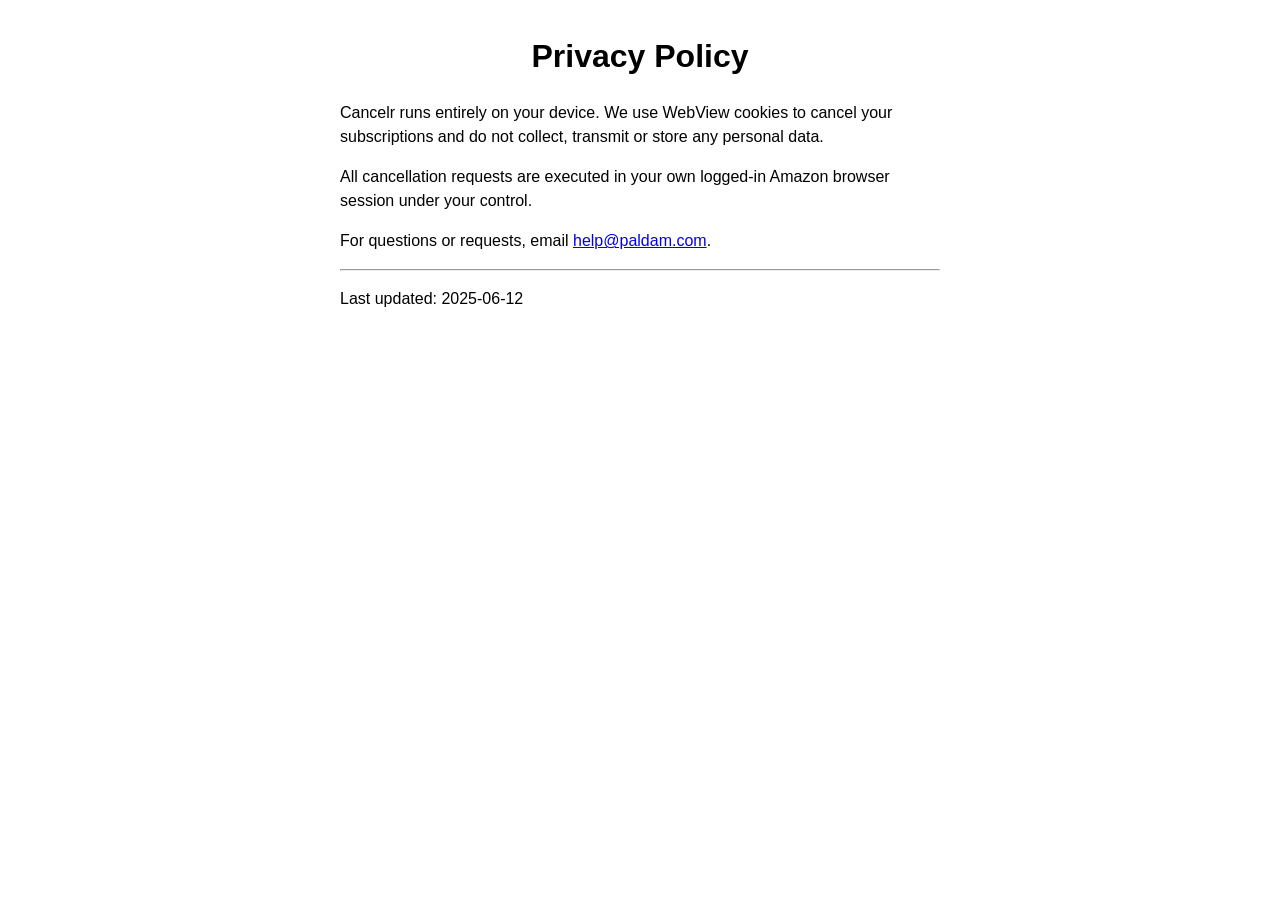
==== index.html @ 8ab6eb35 "Move privacy.html into cancelr/ and update redirect" ====
<!DOCTYPE html>
<html lang="en">
<head>
  <meta http-equiv="refresh" content="0; url=/cancelr/privacy.html">

  <title>Cancelr</title>
</head>
<body>
  <p>Redirecting to <a href="/cancelr/privacy.html">Privacy Policy</a>…</p>
</body>
</html>
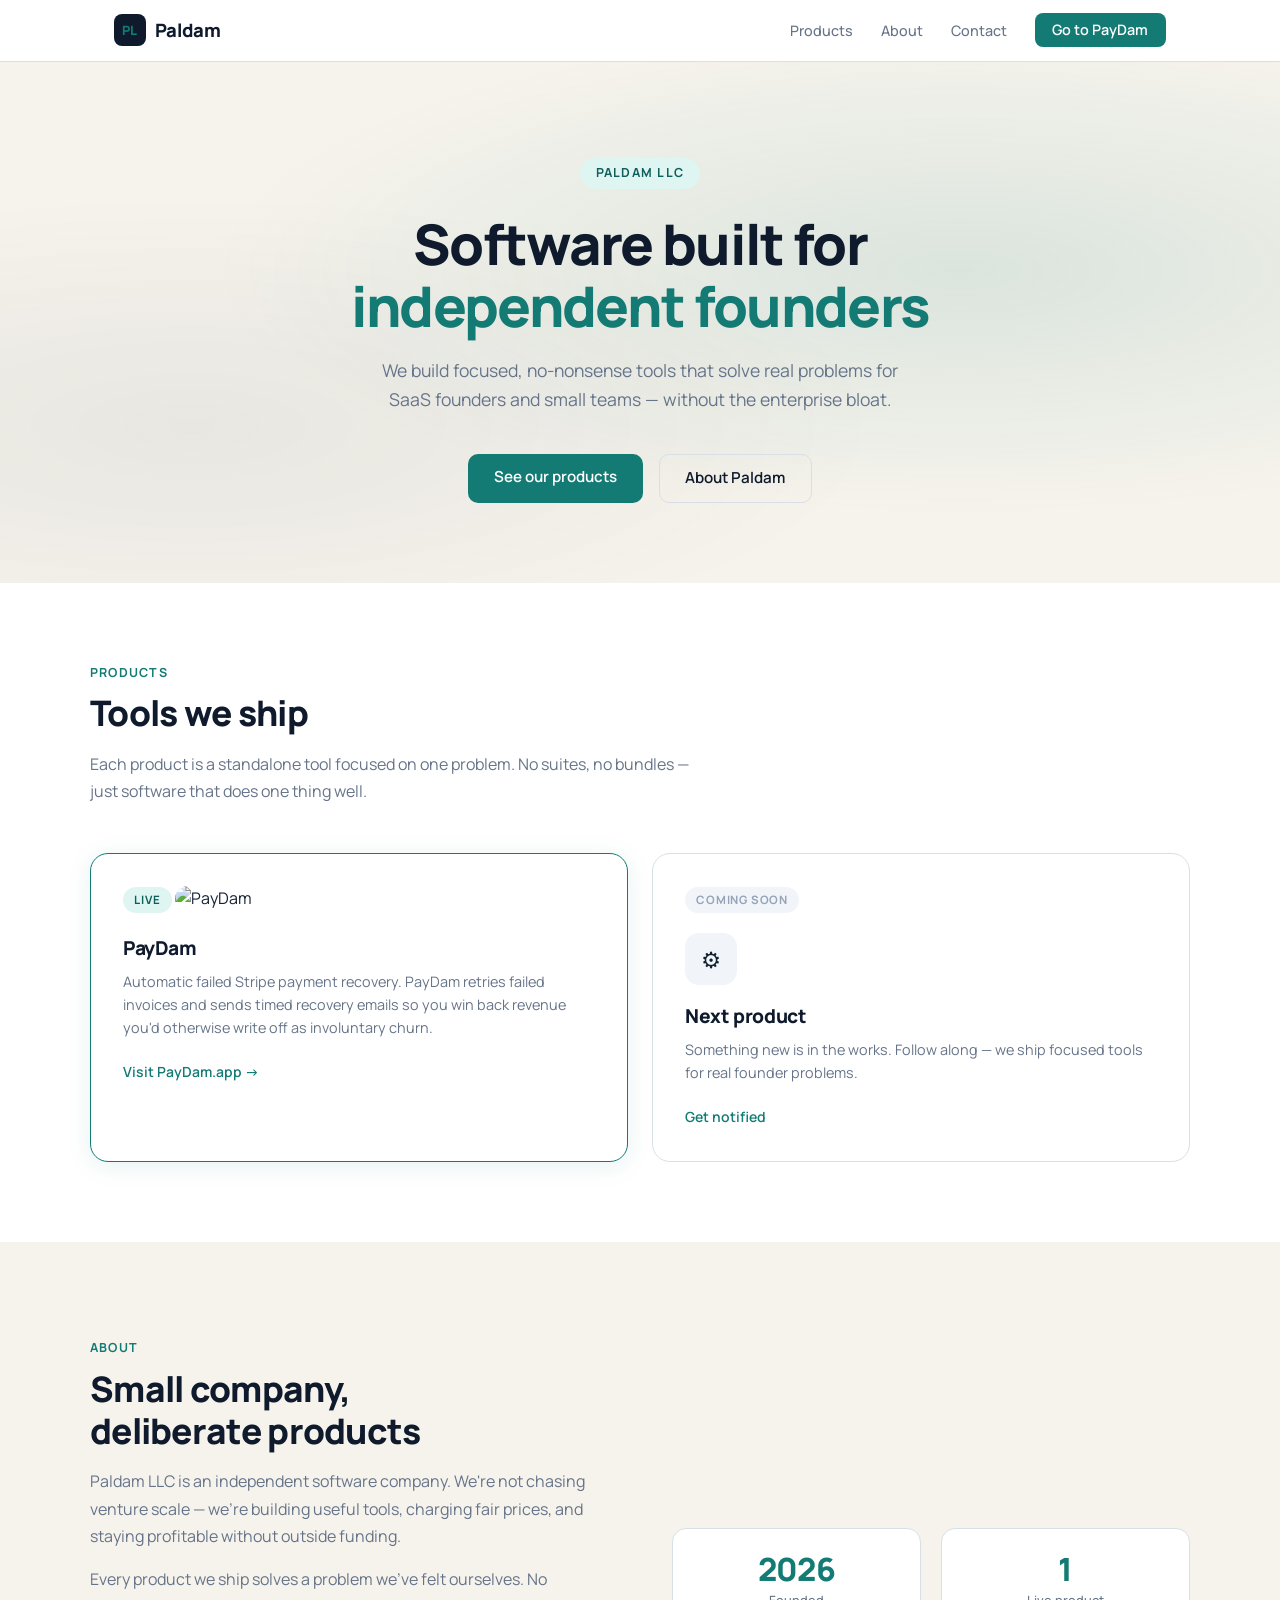
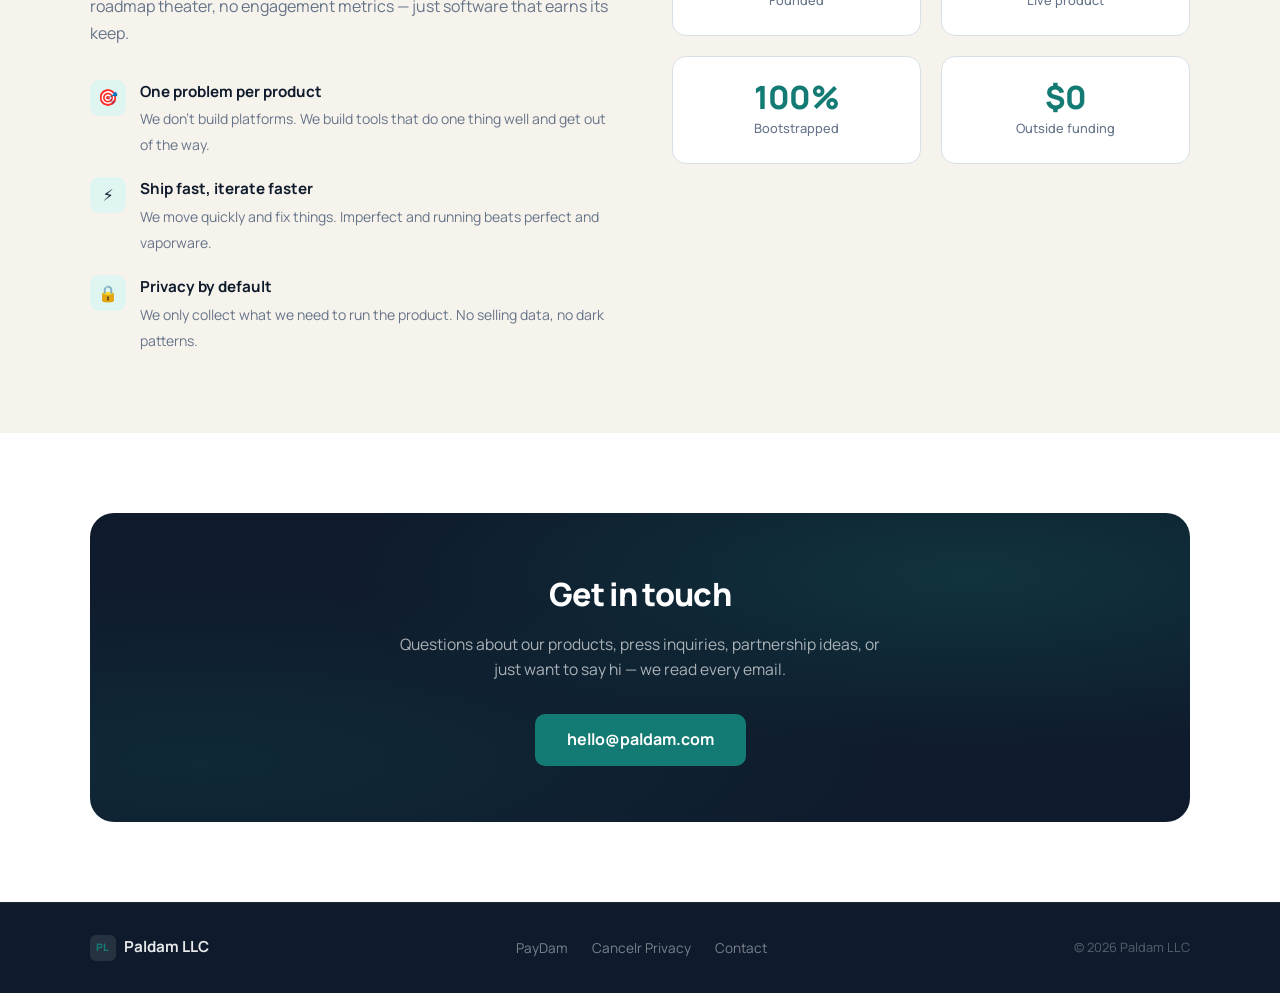
==== commit 0cb449cf: "Replace Cancelr redirect with Paldam LLC company site Full company homepage: hero, products (PayDam " ====
--- a/index.html
+++ b/index.html
@@ -1,11 +1,201 @@
 <!DOCTYPE html>
 <html lang="en">
 <head>
-  <meta http-equiv="refresh" content="0; url=/cancelr/privacy.html">
-
-  <title>Cancelr</title>
+    <meta charset="UTF-8" />
+    <meta name="viewport" content="width=device-width, initial-scale=1.0" />
+    <title>Paldam — Software for Founders</title>
+    <meta name="description" content="Paldam builds focused software tools for independent founders and small SaaS teams. Home of PayDam — automatic failed payment recovery." />
+    <link rel="preconnect" href="https://fonts.googleapis.com" />
+    <link rel="preconnect" href="https://fonts.gstatic.com" crossorigin />
+    <link href="https://fonts.googleapis.com/css2?family=Manrope:wght@400;500;600;700;800;900&display=swap" rel="stylesheet" />
+    <link rel="stylesheet" href="css/style.css" />
+    <link rel="icon" type="image/png" href="https://paydam.app/favicon.png" />
 </head>
 <body>
-  <p>Redirecting to <a href="/cancelr/privacy.html">Privacy Policy</a>…</p>
+
+<!-- ══════════════════════════════════════════════════════════
+     NAV
+══════════════════════════════════════════════════════════ -->
+<header class="nav">
+    <div class="nav-inner">
+        <a href="/" class="nav-brand">
+            <div class="nav-brand-mark">PL</div>
+            Paldam
+        </a>
+        <ul class="nav-links">
+            <li><a href="#products">Products</a></li>
+            <li><a href="#about">About</a></li>
+            <li><a href="#contact">Contact</a></li>
+            <li><a href="https://paydam.app" class="nav-cta" target="_blank" rel="noopener">Go to PayDam</a></li>
+        </ul>
+    </div>
+</header>
+
+<!-- ══════════════════════════════════════════════════════════
+     HERO
+══════════════════════════════════════════════════════════ -->
+<section class="hero">
+    <div class="hero-eyebrow">Paldam LLC</div>
+    <h1>Software built for<br /><em>independent founders</em></h1>
+    <p class="hero-sub">
+        We build focused, no-nonsense tools that solve real problems for
+        SaaS founders and small teams — without the enterprise bloat.
+    </p>
+    <div class="hero-actions">
+        <a href="#products" class="btn btn-primary">See our products</a>
+        <a href="#about" class="btn btn-ghost">About Paldam</a>
+    </div>
+</section>
+
+<!-- ══════════════════════════════════════════════════════════
+     PRODUCTS
+══════════════════════════════════════════════════════════ -->
+<section class="section" id="products">
+    <div class="section-inner">
+        <div class="section-eyebrow">Products</div>
+        <h2 class="section-h2">Tools we ship</h2>
+        <p class="section-body">
+            Each product is a standalone tool focused on one problem.
+            No suites, no bundles — just software that does one thing well.
+        </p>
+
+        <div class="products-grid">
+
+            <!-- PayDam -->
+            <div class="product-card product-card-live">
+                <span class="product-badge badge-live">Live</span>
+                <img src="https://paydam.app/favicon.png" alt="PayDam" class="product-icon" />
+                <div class="product-name">PayDam</div>
+                <p class="product-desc">
+                    Automatic failed Stripe payment recovery. PayDam retries failed
+                    invoices and sends timed recovery emails so you win back revenue
+                    you'd otherwise write off as involuntary churn.
+                </p>
+                <a href="https://paydam.app" class="product-link product-link-arrow" target="_blank" rel="noopener">
+                    Visit PayDam.app
+                </a>
+            </div>
+
+            <!-- Future product slot -->
+            <div class="product-card">
+                <span class="product-badge badge-soon">Coming soon</span>
+                <div class="product-icon-placeholder">⚙️</div>
+                <div class="product-name">Next product</div>
+                <p class="product-desc">
+                    Something new is in the works. Follow along — we ship
+                    focused tools for real founder problems.
+                </p>
+                <a href="#contact" class="product-link">Get notified</a>
+            </div>
+
+        </div>
+    </div>
+</section>
+
+<!-- ══════════════════════════════════════════════════════════
+     ABOUT
+══════════════════════════════════════════════════════════ -->
+<section class="section section-alt" id="about">
+    <div class="section-inner">
+        <div class="about-grid">
+            <div>
+                <div class="section-eyebrow">About</div>
+                <h2 class="section-h2">Small company,<br />deliberate products</h2>
+                <p class="section-body">
+                    Paldam LLC is an independent software company. We're not chasing
+                    venture scale — we're building useful tools, charging fair prices,
+                    and staying profitable without outside funding.
+                </p>
+                <p class="section-body" style="margin-top:1rem;">
+                    Every product we ship solves a problem we've felt ourselves.
+                    No roadmap theater, no engagement metrics — just software
+                    that earns its keep.
+                </p>
+
+                <div class="about-values">
+                    <div class="about-value">
+                        <div class="about-value-icon">🎯</div>
+                        <div class="about-value-text">
+                            <strong>One problem per product</strong>
+                            <span>We don't build platforms. We build tools that do one thing well and get out of the way.</span>
+                        </div>
+                    </div>
+                    <div class="about-value">
+                        <div class="about-value-icon">⚡</div>
+                        <div class="about-value-text">
+                            <strong>Ship fast, iterate faster</strong>
+                            <span>We move quickly and fix things. Imperfect and running beats perfect and vaporware.</span>
+                        </div>
+                    </div>
+                    <div class="about-value">
+                        <div class="about-value-icon">🔒</div>
+                        <div class="about-value-text">
+                            <strong>Privacy by default</strong>
+                            <span>We only collect what we need to run the product. No selling data, no dark patterns.</span>
+                        </div>
+                    </div>
+                </div>
+            </div>
+
+            <div>
+                <div class="about-stat-grid">
+                    <div class="about-stat">
+                        <div class="about-stat-num">2026</div>
+                        <div class="about-stat-lbl">Founded</div>
+                    </div>
+                    <div class="about-stat">
+                        <div class="about-stat-num">1</div>
+                        <div class="about-stat-lbl">Live product</div>
+                    </div>
+                    <div class="about-stat">
+                        <div class="about-stat-num">100%</div>
+                        <div class="about-stat-lbl">Bootstrapped</div>
+                    </div>
+                    <div class="about-stat">
+                        <div class="about-stat-num">$0</div>
+                        <div class="about-stat-lbl">Outside funding</div>
+                    </div>
+                </div>
+            </div>
+        </div>
+    </div>
+</section>
+
+<!-- ══════════════════════════════════════════════════════════
+     CONTACT
+══════════════════════════════════════════════════════════ -->
+<section class="section" id="contact">
+    <div class="section-inner">
+        <div class="contact-card">
+            <h2>Get in touch</h2>
+            <p>
+                Questions about our products, press inquiries, partnership ideas,
+                or just want to say hi — we read every email.
+            </p>
+            <a href="mailto:hello@paldam.com" class="contact-email">hello@paldam.com</a>
+        </div>
+    </div>
+</section>
+
+<!-- ══════════════════════════════════════════════════════════
+     FOOTER
+══════════════════════════════════════════════════════════ -->
+<footer class="footer">
+    <div class="footer-inner">
+        <div class="footer-brand">
+            <div class="footer-brand-mark">PL</div>
+            Paldam LLC
+        </div>
+
+        <ul class="footer-links">
+            <li><a href="https://paydam.app" target="_blank" rel="noopener">PayDam</a></li>
+            <li><a href="/cancelr/privacy.html">Cancelr Privacy</a></li>
+            <li><a href="mailto:hello@paldam.com">Contact</a></li>
+        </ul>
+
+        <span class="footer-copy">© 2026 Paldam LLC</span>
+    </div>
+</footer>
+
 </body>
 </html>
--- a/css/style.css
+++ b/css/style.css
@@ -0,0 +1,437 @@
+/* ============================================================
+   Paldam LLC — Company Site
+   ============================================================ */
+
+*, *::before, *::after { box-sizing: border-box; margin: 0; padding: 0; }
+
+:root {
+    --navy:        #0f1b2c;
+    --navy-mid:    #1a2d44;
+    --teal:        #137b74;
+    --teal-dark:   #0f5f5a;
+    --teal-light:  #dff5f2;
+    --surface:     #f6f3ec;
+    --white:       #ffffff;
+    --text:        #152033;
+    --muted:       #667489;
+    --border:      #d7e0e6;
+}
+
+html { scroll-behavior: smooth; }
+
+body {
+    font-family: 'Manrope', 'Segoe UI', system-ui, sans-serif;
+    color: var(--text);
+    background: var(--white);
+    line-height: 1.6;
+    font-size: 1rem;
+}
+
+a { color: var(--teal); text-decoration: none; }
+a:hover { color: var(--teal-dark); }
+
+/* ── Nav ─────────────────────────────────────────────────── */
+.nav {
+    position: sticky;
+    top: 0;
+    z-index: 100;
+    background: rgba(255,255,255,.97);
+    backdrop-filter: blur(8px);
+    border-bottom: 1px solid var(--border);
+    padding: .9rem 0;
+}
+.nav-inner {
+    max-width: 1100px;
+    margin: 0 auto;
+    padding: 0 1.5rem;
+    display: flex;
+    align-items: center;
+    gap: 2rem;
+}
+.nav-brand {
+    display: flex;
+    align-items: center;
+    gap: .55rem;
+    font-weight: 800;
+    font-size: 1.15rem;
+    color: var(--navy);
+    text-decoration: none;
+    letter-spacing: -.02em;
+}
+.nav-brand-mark {
+    width: 32px;
+    height: 32px;
+    background: var(--navy);
+    border-radius: 8px;
+    display: flex;
+    align-items: center;
+    justify-content: center;
+    font-size: .8rem;
+    font-weight: 900;
+    color: var(--teal);
+    letter-spacing: .05em;
+    flex-shrink: 0;
+}
+.nav-links {
+    display: flex;
+    align-items: center;
+    gap: 1.75rem;
+    margin-left: auto;
+    list-style: none;
+}
+.nav-links a {
+    font-size: .9rem;
+    font-weight: 500;
+    color: var(--muted);
+    transition: color .15s;
+}
+.nav-links a:hover { color: var(--navy); }
+.nav-cta {
+    background: var(--teal);
+    color: var(--white) !important;
+    padding: .45rem 1.1rem;
+    border-radius: 8px;
+    font-weight: 600 !important;
+    transition: background .15s !important;
+}
+.nav-cta:hover { background: var(--teal-dark) !important; color: var(--white) !important; }
+
+/* ── Hero ─────────────────────────────────────────────────── */
+.hero {
+    background:
+        radial-gradient(ellipse at 75% 40%, rgba(19,123,116,.12) 0%, transparent 55%),
+        radial-gradient(ellipse at 15% 70%, rgba(15,27,44,.06) 0%, transparent 45%),
+        var(--surface);
+    padding: 6rem 1.5rem 5rem;
+    text-align: center;
+}
+.hero-eyebrow {
+    display: inline-block;
+    background: var(--teal-light);
+    color: var(--teal-dark);
+    font-size: .78rem;
+    font-weight: 700;
+    letter-spacing: .1em;
+    text-transform: uppercase;
+    padding: .35rem 1rem;
+    border-radius: 999px;
+    margin-bottom: 1.5rem;
+}
+.hero h1 {
+    font-size: clamp(2.2rem, 5vw, 3.5rem);
+    font-weight: 900;
+    color: var(--navy);
+    line-height: 1.1;
+    letter-spacing: -.03em;
+    max-width: 750px;
+    margin: 0 auto 1.25rem;
+}
+.hero h1 em {
+    font-style: normal;
+    color: var(--teal);
+}
+.hero-sub {
+    font-size: 1.1rem;
+    color: var(--muted);
+    max-width: 560px;
+    margin: 0 auto 2.5rem;
+    line-height: 1.65;
+}
+.hero-actions {
+    display: flex;
+    gap: 1rem;
+    justify-content: center;
+    flex-wrap: wrap;
+}
+.btn {
+    display: inline-block;
+    padding: .7rem 1.6rem;
+    border-radius: 10px;
+    font-weight: 600;
+    font-size: .95rem;
+    transition: all .15s;
+    cursor: pointer;
+    border: none;
+}
+.btn-primary {
+    background: var(--teal);
+    color: var(--white);
+}
+.btn-primary:hover { background: var(--teal-dark); color: var(--white); }
+.btn-ghost {
+    background: transparent;
+    color: var(--navy);
+    border: 1.5px solid var(--border);
+}
+.btn-ghost:hover { border-color: var(--teal); color: var(--teal); }
+
+/* ── Section shared ──────────────────────────────────────── */
+.section {
+    padding: 5rem 1.5rem;
+}
+.section-inner {
+    max-width: 1100px;
+    margin: 0 auto;
+}
+.section-alt { background: var(--surface); }
+
+.section-eyebrow {
+    font-size: .78rem;
+    font-weight: 700;
+    letter-spacing: .1em;
+    text-transform: uppercase;
+    color: var(--teal);
+    margin-bottom: .6rem;
+}
+.section-h2 {
+    font-size: clamp(1.6rem, 3.5vw, 2.2rem);
+    font-weight: 800;
+    color: var(--navy);
+    letter-spacing: -.02em;
+    line-height: 1.2;
+    margin-bottom: 1rem;
+}
+.section-body {
+    font-size: 1rem;
+    color: var(--muted);
+    line-height: 1.7;
+    max-width: 600px;
+}
+
+/* ── Products ────────────────────────────────────────────── */
+.products-grid {
+    display: grid;
+    grid-template-columns: repeat(auto-fit, minmax(300px, 1fr));
+    gap: 1.5rem;
+    margin-top: 3rem;
+}
+.product-card {
+    background: var(--white);
+    border: 1px solid var(--border);
+    border-radius: 18px;
+    padding: 2rem;
+    transition: box-shadow .2s, transform .2s;
+    position: relative;
+}
+.product-card:hover {
+    box-shadow: 0 8px 32px rgba(19,123,116,.1);
+    transform: translateY(-2px);
+}
+.product-card-live {
+    border-color: var(--teal);
+    box-shadow: 0 4px 24px rgba(19,123,116,.1);
+}
+.product-badge {
+    display: inline-block;
+    font-size: .72rem;
+    font-weight: 700;
+    letter-spacing: .07em;
+    text-transform: uppercase;
+    padding: .25rem .7rem;
+    border-radius: 999px;
+    margin-bottom: 1.25rem;
+}
+.badge-live { background: var(--teal-light); color: var(--teal-dark); }
+.badge-soon { background: #f1f5f9; color: #94a3b8; }
+.product-icon {
+    width: 52px;
+    height: 52px;
+    border-radius: 14px;
+    margin-bottom: 1rem;
+    object-fit: contain;
+}
+.product-icon-placeholder {
+    width: 52px;
+    height: 52px;
+    border-radius: 14px;
+    background: #f1f5f9;
+    margin-bottom: 1rem;
+    display: flex;
+    align-items: center;
+    justify-content: center;
+    font-size: 1.4rem;
+}
+.product-name {
+    font-size: 1.2rem;
+    font-weight: 800;
+    color: var(--navy);
+    margin-bottom: .35rem;
+    letter-spacing: -.02em;
+}
+.product-desc {
+    font-size: .9rem;
+    color: var(--muted);
+    line-height: 1.6;
+    margin-bottom: 1.25rem;
+}
+.product-link {
+    font-size: .875rem;
+    font-weight: 600;
+    color: var(--teal);
+}
+.product-link:hover { color: var(--teal-dark); }
+.product-link-arrow::after { content: ' →'; }
+
+/* ── About ───────────────────────────────────────────────── */
+.about-grid {
+    display: grid;
+    grid-template-columns: 1fr 1fr;
+    gap: 4rem;
+    align-items: center;
+    margin-top: 1rem;
+}
+.about-values {
+    display: flex;
+    flex-direction: column;
+    gap: 1.25rem;
+    margin-top: 2rem;
+}
+.about-value {
+    display: flex;
+    gap: .85rem;
+    align-items: flex-start;
+}
+.about-value-icon {
+    width: 36px;
+    height: 36px;
+    background: var(--teal-light);
+    border-radius: 9px;
+    display: flex;
+    align-items: center;
+    justify-content: center;
+    flex-shrink: 0;
+    font-size: 1rem;
+}
+.about-value-text strong {
+    display: block;
+    font-weight: 700;
+    color: var(--navy);
+    margin-bottom: .15rem;
+    font-size: .95rem;
+}
+.about-value-text span {
+    font-size: .875rem;
+    color: var(--muted);
+    line-height: 1.55;
+}
+.about-stat-grid {
+    display: grid;
+    grid-template-columns: 1fr 1fr;
+    gap: 1.25rem;
+}
+.about-stat {
+    background: var(--white);
+    border: 1px solid var(--border);
+    border-radius: 14px;
+    padding: 1.5rem;
+    text-align: center;
+}
+.about-stat-num {
+    font-size: 2rem;
+    font-weight: 900;
+    color: var(--teal);
+    line-height: 1;
+    margin-bottom: .35rem;
+    letter-spacing: -.03em;
+}
+.about-stat-lbl {
+    font-size: .8rem;
+    color: var(--muted);
+    font-weight: 500;
+}
+
+/* ── Contact ─────────────────────────────────────────────── */
+.contact-card {
+    background: var(--navy);
+    border-radius: 24px;
+    padding: 3.5rem 2.5rem;
+    text-align: center;
+    background-image:
+        radial-gradient(ellipse at 80% 20%, rgba(19,123,116,.25) 0%, transparent 50%),
+        radial-gradient(ellipse at 10% 80%, rgba(19,123,116,.15) 0%, transparent 50%);
+}
+.contact-card h2 {
+    color: var(--white);
+    font-size: clamp(1.5rem, 3vw, 2rem);
+    font-weight: 800;
+    margin-bottom: .75rem;
+    letter-spacing: -.02em;
+}
+.contact-card p {
+    color: rgba(255,255,255,.65);
+    margin-bottom: 2rem;
+    max-width: 480px;
+    margin-left: auto;
+    margin-right: auto;
+    font-size: .975rem;
+}
+.contact-email {
+    display: inline-block;
+    background: var(--teal);
+    color: var(--white) !important;
+    padding: .8rem 2rem;
+    border-radius: 10px;
+    font-weight: 700;
+    font-size: 1rem;
+    transition: background .15s;
+}
+.contact-email:hover { background: var(--teal-dark) !important; }
+
+/* ── Footer ──────────────────────────────────────────────── */
+.footer {
+    background: var(--navy);
+    padding: 2rem 1.5rem;
+    border-top: 1px solid rgba(255,255,255,.06);
+}
+.footer-inner {
+    max-width: 1100px;
+    margin: 0 auto;
+    display: flex;
+    align-items: center;
+    justify-content: space-between;
+    flex-wrap: wrap;
+    gap: 1rem;
+}
+.footer-brand {
+    display: flex;
+    align-items: center;
+    gap: .5rem;
+    color: rgba(255,255,255,.9);
+    font-weight: 700;
+    font-size: .95rem;
+}
+.footer-brand-mark {
+    width: 26px;
+    height: 26px;
+    background: rgba(255,255,255,.1);
+    border-radius: 6px;
+    display: flex;
+    align-items: center;
+    justify-content: center;
+    font-size: .65rem;
+    font-weight: 900;
+    color: var(--teal);
+    letter-spacing: .05em;
+}
+.footer-links {
+    display: flex;
+    gap: 1.5rem;
+    list-style: none;
+}
+.footer-links a {
+    color: rgba(255,255,255,.45);
+    font-size: .85rem;
+    transition: color .15s;
+}
+.footer-links a:hover { color: rgba(255,255,255,.8); }
+.footer-copy {
+    color: rgba(255,255,255,.3);
+    font-size: .8rem;
+}
+
+/* ── Responsive ──────────────────────────────────────────── */
+@media (max-width: 768px) {
+    .about-grid { grid-template-columns: 1fr; gap: 2.5rem; }
+    .nav-links { display: none; }
+    .footer-inner { flex-direction: column; align-items: flex-start; }
+}
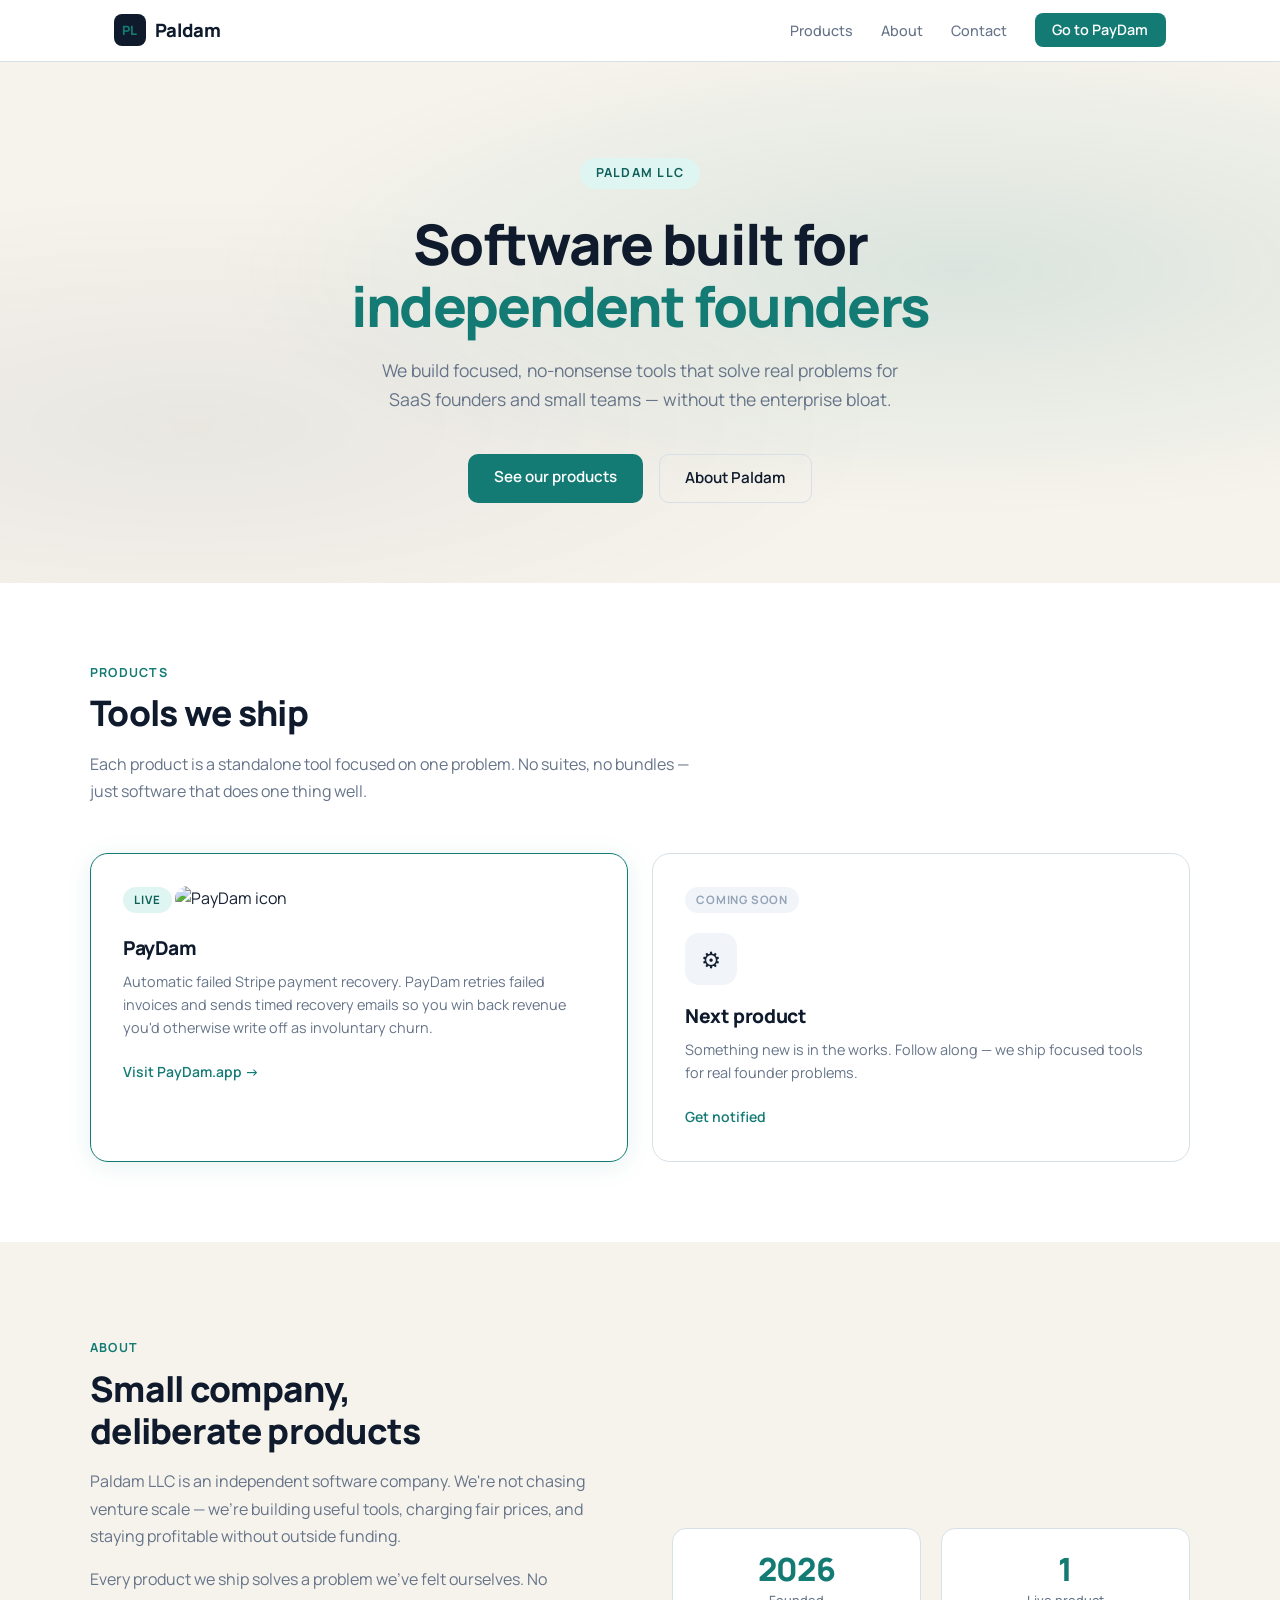
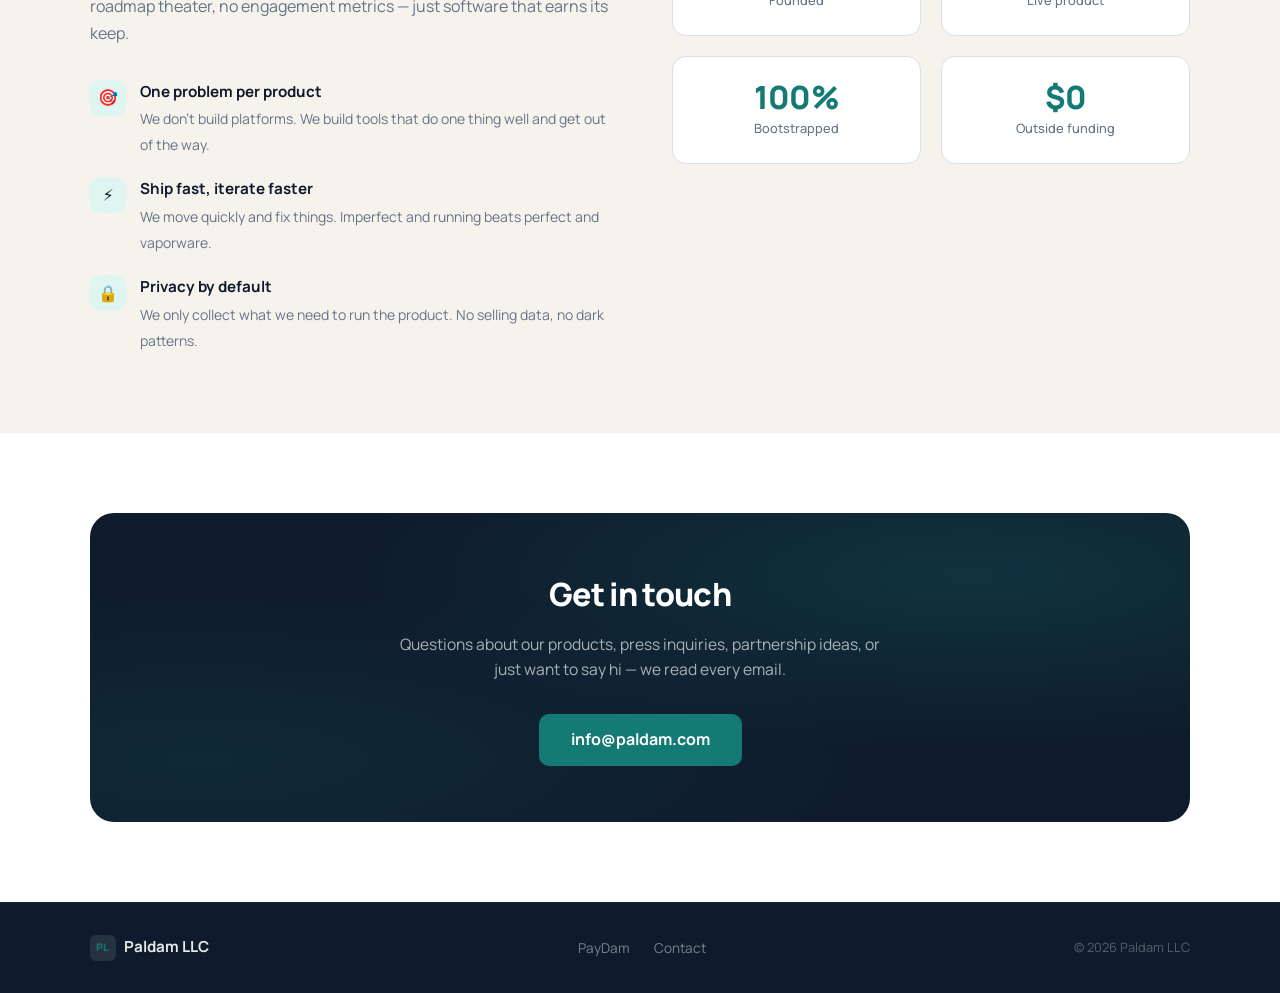
==== commit d3325577: "SEO overhaul: add meta tags, structured data, a11y, and mobile nav - Add OG, Twitter Card meta tags," ====
--- a/index.html
+++ b/index.html
@@ -4,7 +4,66 @@
     <meta charset="UTF-8" />
     <meta name="viewport" content="width=device-width, initial-scale=1.0" />
     <title>Paldam — Software for Founders</title>
-    <meta name="description" content="Paldam builds focused software tools for independent founders and small SaaS teams. Home of PayDam — automatic failed payment recovery." />
+    <meta name="description" content="Paldam builds focused software tools for independent founders and small SaaS teams. Home of PayDam — automatic failed payment recovery for Stripe." />
+    <meta name="robots" content="index, follow" />
+    <link rel="canonical" href="https://paldam.com/" />
+
+    <!-- Open Graph -->
+    <meta property="og:type" content="website" />
+    <meta property="og:url" content="https://paldam.com/" />
+    <meta property="og:title" content="Paldam — Software for Founders" />
+    <meta property="og:description" content="Paldam builds focused software tools for independent founders and small SaaS teams. Home of PayDam — automatic failed payment recovery for Stripe." />
+    <meta property="og:site_name" content="Paldam" />
+    <meta property="og:locale" content="en_US" />
+
+    <!-- Twitter Card -->
+    <meta name="twitter:card" content="summary" />
+    <meta name="twitter:title" content="Paldam — Software for Founders" />
+    <meta name="twitter:description" content="Paldam builds focused software tools for independent founders and small SaaS teams. Home of PayDam — automatic failed payment recovery for Stripe." />
+
+    <!-- JSON-LD: Organization -->
+    <script type="application/ld+json">
+    {
+        "@context": "https://schema.org",
+        "@type": "Organization",
+        "name": "Paldam LLC",
+        "url": "https://paldam.com",
+        "email": "info@paldam.com",
+        "description": "Paldam builds focused software tools for independent founders and small SaaS teams.",
+        "foundingDate": "2026",
+        "sameAs": []
+    }
+    </script>
+
+    <!-- JSON-LD: WebSite -->
+    <script type="application/ld+json">
+    {
+        "@context": "https://schema.org",
+        "@type": "WebSite",
+        "name": "Paldam",
+        "url": "https://paldam.com"
+    }
+    </script>
+
+    <!-- JSON-LD: SoftwareApplication (PayDam) -->
+    <script type="application/ld+json">
+    {
+        "@context": "https://schema.org",
+        "@type": "SoftwareApplication",
+        "name": "PayDam",
+        "url": "https://paydam.app",
+        "applicationCategory": "BusinessApplication",
+        "operatingSystem": "Web",
+        "description": "Automatic failed Stripe payment recovery. Retries failed invoices and sends timed recovery emails to reduce involuntary churn.",
+        "offers": {
+            "@type": "Offer",
+            "price": "0",
+            "priceCurrency": "USD",
+            "description": "Free tier available"
+        }
+    }
+    </script>
+
     <link rel="preconnect" href="https://fonts.googleapis.com" />
     <link rel="preconnect" href="https://fonts.gstatic.com" crossorigin />
     <link href="https://fonts.googleapis.com/css2?family=Manrope:wght@400;500;600;700;800;900&display=swap" rel="stylesheet" />
@@ -13,16 +72,26 @@
 </head>
 <body>
 
+<!-- Skip to content (a11y) -->
+<a href="#main" class="skip-link">Skip to main content</a>
+
 <!-- ══════════════════════════════════════════════════════════
      NAV
 ══════════════════════════════════════════════════════════ -->
-<header class="nav">
+<header class="nav" role="banner">
     <div class="nav-inner">
-        <a href="/" class="nav-brand">
+        <a href="/" class="nav-brand" aria-label="Paldam home">
             <div class="nav-brand-mark">PL</div>
             Paldam
         </a>
-        <ul class="nav-links">
+
+        <button class="nav-toggle" aria-label="Toggle menu" aria-expanded="false" aria-controls="nav-menu">
+            <span class="nav-toggle-bar"></span>
+            <span class="nav-toggle-bar"></span>
+            <span class="nav-toggle-bar"></span>
+        </button>
+
+        <ul class="nav-links" id="nav-menu" role="navigation">
             <li><a href="#products">Products</a></li>
             <li><a href="#about">About</a></li>
             <li><a href="#contact">Contact</a></li>
@@ -34,6 +103,7 @@
 <!-- ══════════════════════════════════════════════════════════
      HERO
 ══════════════════════════════════════════════════════════ -->
+<main id="main">
 <section class="hero">
     <div class="hero-eyebrow">Paldam LLC</div>
     <h1>Software built for<br /><em>independent founders</em></h1>
@@ -64,7 +134,7 @@
             <!-- PayDam -->
             <div class="product-card product-card-live">
                 <span class="product-badge badge-live">Live</span>
-                <img src="https://paydam.app/favicon.png" alt="PayDam" class="product-icon" />
+                <img src="https://paydam.app/favicon.png" alt="PayDam icon" class="product-icon" width="52" height="52" loading="lazy" />
                 <div class="product-name">PayDam</div>
                 <p class="product-desc">
                     Automatic failed Stripe payment recovery. PayDam retries failed
@@ -79,7 +149,7 @@
             <!-- Future product slot -->
             <div class="product-card">
                 <span class="product-badge badge-soon">Coming soon</span>
-                <div class="product-icon-placeholder">⚙️</div>
+                <div class="product-icon-placeholder" aria-hidden="true">&#9881;&#65039;</div>
                 <div class="product-name">Next product</div>
                 <p class="product-desc">
                     Something new is in the works. Follow along — we ship
@@ -114,21 +184,21 @@
 
                 <div class="about-values">
                     <div class="about-value">
-                        <div class="about-value-icon">🎯</div>
+                        <div class="about-value-icon" aria-hidden="true">&#127919;</div>
                         <div class="about-value-text">
                             <strong>One problem per product</strong>
                             <span>We don't build platforms. We build tools that do one thing well and get out of the way.</span>
                         </div>
                     </div>
                     <div class="about-value">
-                        <div class="about-value-icon">⚡</div>
+                        <div class="about-value-icon" aria-hidden="true">&#9889;</div>
                         <div class="about-value-text">
                             <strong>Ship fast, iterate faster</strong>
                             <span>We move quickly and fix things. Imperfect and running beats perfect and vaporware.</span>
                         </div>
                     </div>
                     <div class="about-value">
-                        <div class="about-value-icon">🔒</div>
+                        <div class="about-value-icon" aria-hidden="true">&#128274;</div>
                         <div class="about-value-text">
                             <strong>Privacy by default</strong>
                             <span>We only collect what we need to run the product. No selling data, no dark patterns.</span>
@@ -172,15 +242,16 @@
                 Questions about our products, press inquiries, partnership ideas,
                 or just want to say hi — we read every email.
             </p>
-            <a href="mailto:hello@paldam.com" class="contact-email">hello@paldam.com</a>
-        </div>
-    </div>
-</section>
+            <a href="mailto:info@paldam.com" class="contact-email">info@paldam.com</a>
+        </div>
+    </div>
+</section>
+</main>
 
 <!-- ══════════════════════════════════════════════════════════
      FOOTER
 ══════════════════════════════════════════════════════════ -->
-<footer class="footer">
+<footer class="footer" role="contentinfo">
     <div class="footer-inner">
         <div class="footer-brand">
             <div class="footer-brand-mark">PL</div>
@@ -189,13 +260,33 @@
 
         <ul class="footer-links">
             <li><a href="https://paydam.app" target="_blank" rel="noopener">PayDam</a></li>
-            <li><a href="/cancelr/privacy.html">Cancelr Privacy</a></li>
-            <li><a href="mailto:hello@paldam.com">Contact</a></li>
+            <li><a href="mailto:info@paldam.com">Contact</a></li>
         </ul>
 
-        <span class="footer-copy">© 2026 Paldam LLC</span>
+        <span class="footer-copy">&copy; 2026 Paldam LLC</span>
     </div>
 </footer>
+
+<script>
+// Mobile nav toggle
+(function() {
+    var btn = document.querySelector('.nav-toggle');
+    var menu = document.getElementById('nav-menu');
+    if (!btn || !menu) return;
+    btn.addEventListener('click', function() {
+        var open = btn.getAttribute('aria-expanded') === 'true';
+        btn.setAttribute('aria-expanded', String(!open));
+        menu.classList.toggle('nav-links--open');
+    });
+    // Close menu when a link is clicked
+    menu.querySelectorAll('a').forEach(function(link) {
+        link.addEventListener('click', function() {
+            btn.setAttribute('aria-expanded', 'false');
+            menu.classList.remove('nav-links--open');
+        });
+    });
+})();
+</script>
 
 </body>
 </html>
--- a/css/style.css
+++ b/css/style.css
@@ -30,6 +30,23 @@
 a { color: var(--teal); text-decoration: none; }
 a:hover { color: var(--teal-dark); }
 
+/* ── Skip link (a11y) ───────────────────────────────────── */
+.skip-link {
+    position: absolute;
+    left: -9999px;
+    top: 0;
+    background: var(--teal);
+    color: var(--white);
+    padding: .6rem 1.2rem;
+    border-radius: 0 0 8px 0;
+    z-index: 200;
+    font-weight: 600;
+    font-size: .9rem;
+}
+.skip-link:focus {
+    left: 0;
+}
+
 /* ── Nav ─────────────────────────────────────────────────── */
 .nav {
     position: sticky;
@@ -95,6 +112,35 @@
     transition: background .15s !important;
 }
 .nav-cta:hover { background: var(--teal-dark) !important; color: var(--white) !important; }
+
+/* ── Mobile hamburger ───────────────────────────────────── */
+.nav-toggle {
+    display: none;
+    background: none;
+    border: none;
+    cursor: pointer;
+    padding: .4rem;
+    margin-left: auto;
+    flex-direction: column;
+    gap: 4px;
+}
+.nav-toggle-bar {
+    display: block;
+    width: 22px;
+    height: 2.5px;
+    background: var(--navy);
+    border-radius: 2px;
+    transition: transform .2s, opacity .2s;
+}
+.nav-toggle[aria-expanded="true"] .nav-toggle-bar:nth-child(1) {
+    transform: translateY(6.5px) rotate(45deg);
+}
+.nav-toggle[aria-expanded="true"] .nav-toggle-bar:nth-child(2) {
+    opacity: 0;
+}
+.nav-toggle[aria-expanded="true"] .nav-toggle-bar:nth-child(3) {
+    transform: translateY(-6.5px) rotate(-45deg);
+}
 
 /* ── Hero ─────────────────────────────────────────────────── */
 .hero {
@@ -165,6 +211,14 @@
 }
 .btn-ghost:hover { border-color: var(--teal); color: var(--teal); }
 
+/* ── Focus states (a11y) ─────────────────────────────────── */
+a:focus-visible,
+button:focus-visible,
+.btn:focus-visible {
+    outline: 2px solid var(--teal);
+    outline-offset: 2px;
+}
+
 /* ── Section shared ──────────────────────────────────────── */
 .section {
     padding: 5rem 1.5rem;
@@ -270,7 +324,7 @@
     color: var(--teal);
 }
 .product-link:hover { color: var(--teal-dark); }
-.product-link-arrow::after { content: ' →'; }
+.product-link-arrow::after { content: ' \2192'; }
 
 /* ── About ───────────────────────────────────────────────── */
 .about-grid {
@@ -432,6 +486,36 @@
 /* ── Responsive ──────────────────────────────────────────── */
 @media (max-width: 768px) {
     .about-grid { grid-template-columns: 1fr; gap: 2.5rem; }
-    .nav-links { display: none; }
+
+    .nav-toggle { display: flex; }
+
+    .nav-links {
+        display: none;
+        position: absolute;
+        top: 100%;
+        left: 0;
+        right: 0;
+        flex-direction: column;
+        background: var(--white);
+        border-bottom: 1px solid var(--border);
+        padding: 1rem 1.5rem 1.25rem;
+        gap: .75rem;
+        box-shadow: 0 8px 24px rgba(0,0,0,.08);
+    }
+    .nav-links--open {
+        display: flex;
+    }
+    .nav-links li { width: 100%; }
+    .nav-links a {
+        display: block;
+        padding: .5rem 0;
+        font-size: 1rem;
+    }
+    .nav-cta {
+        text-align: center;
+        display: block !important;
+        margin-top: .25rem;
+    }
+
     .footer-inner { flex-direction: column; align-items: flex-start; }
 }
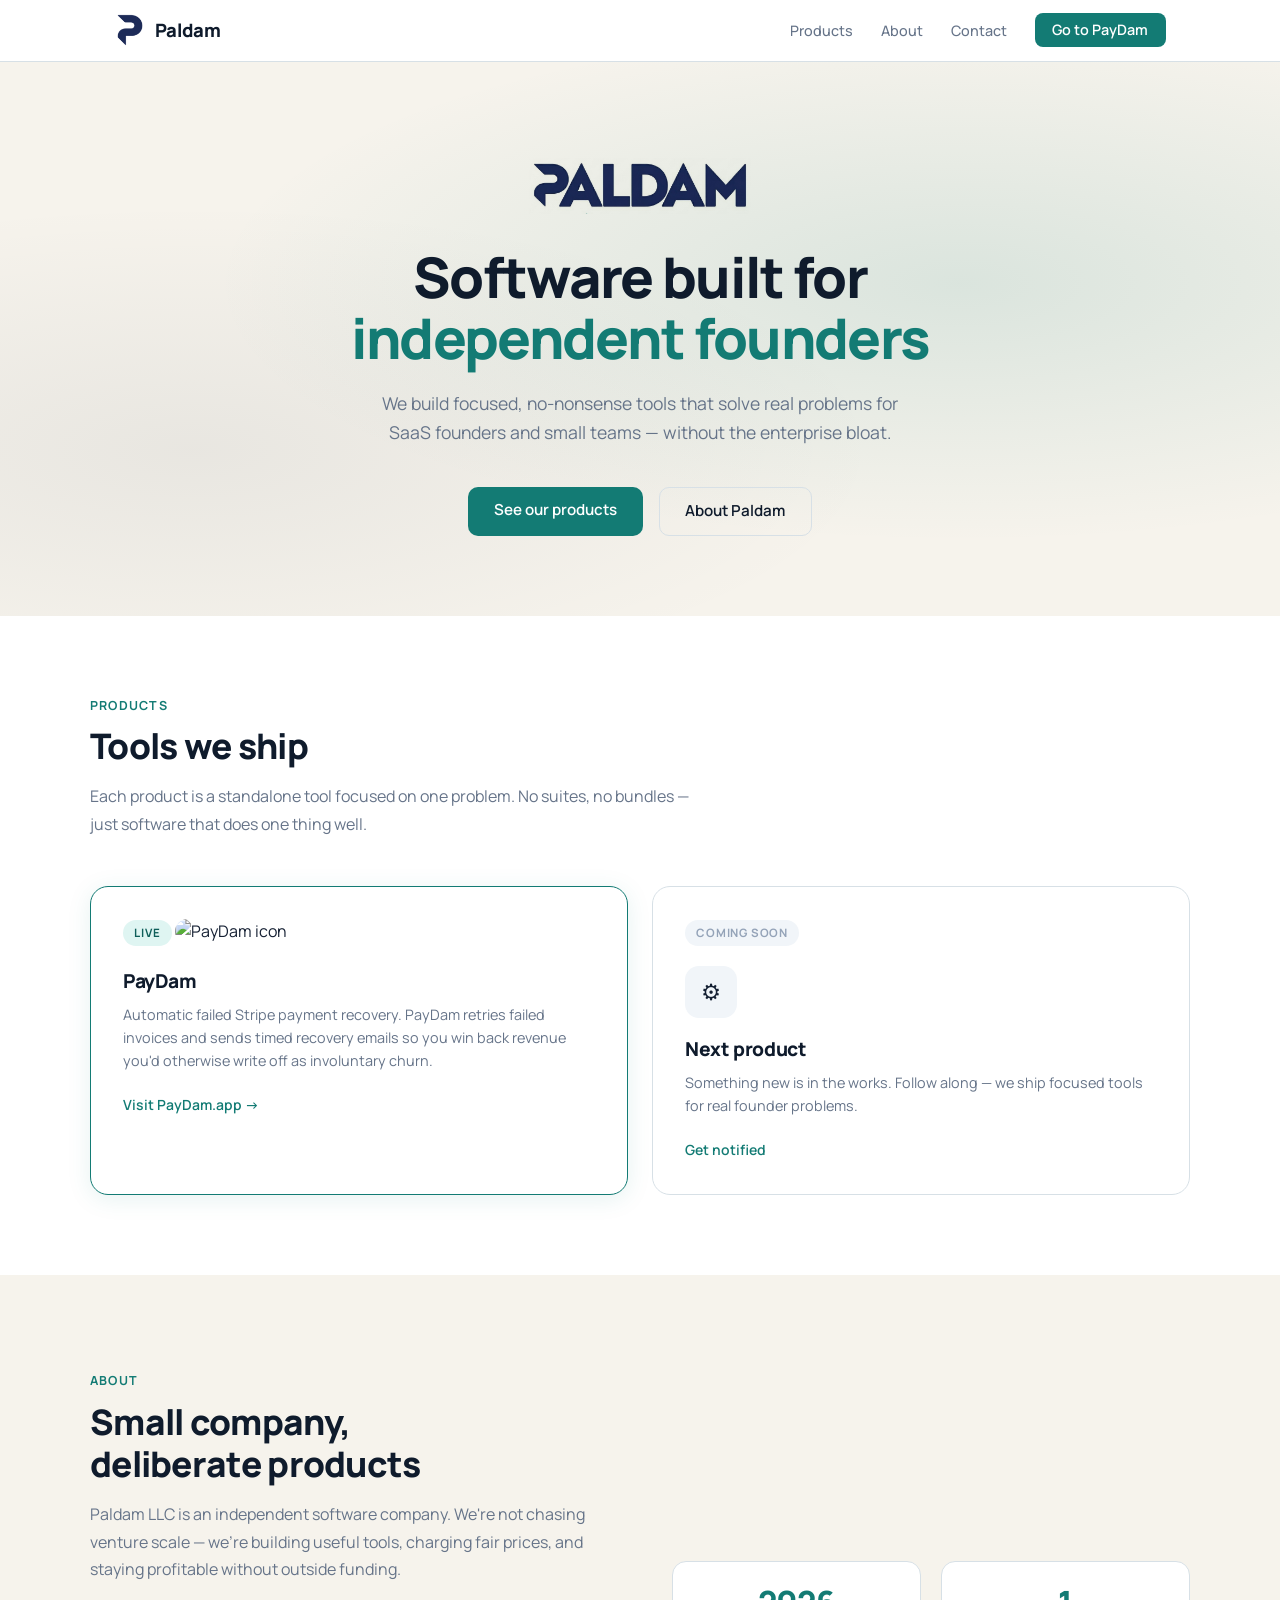
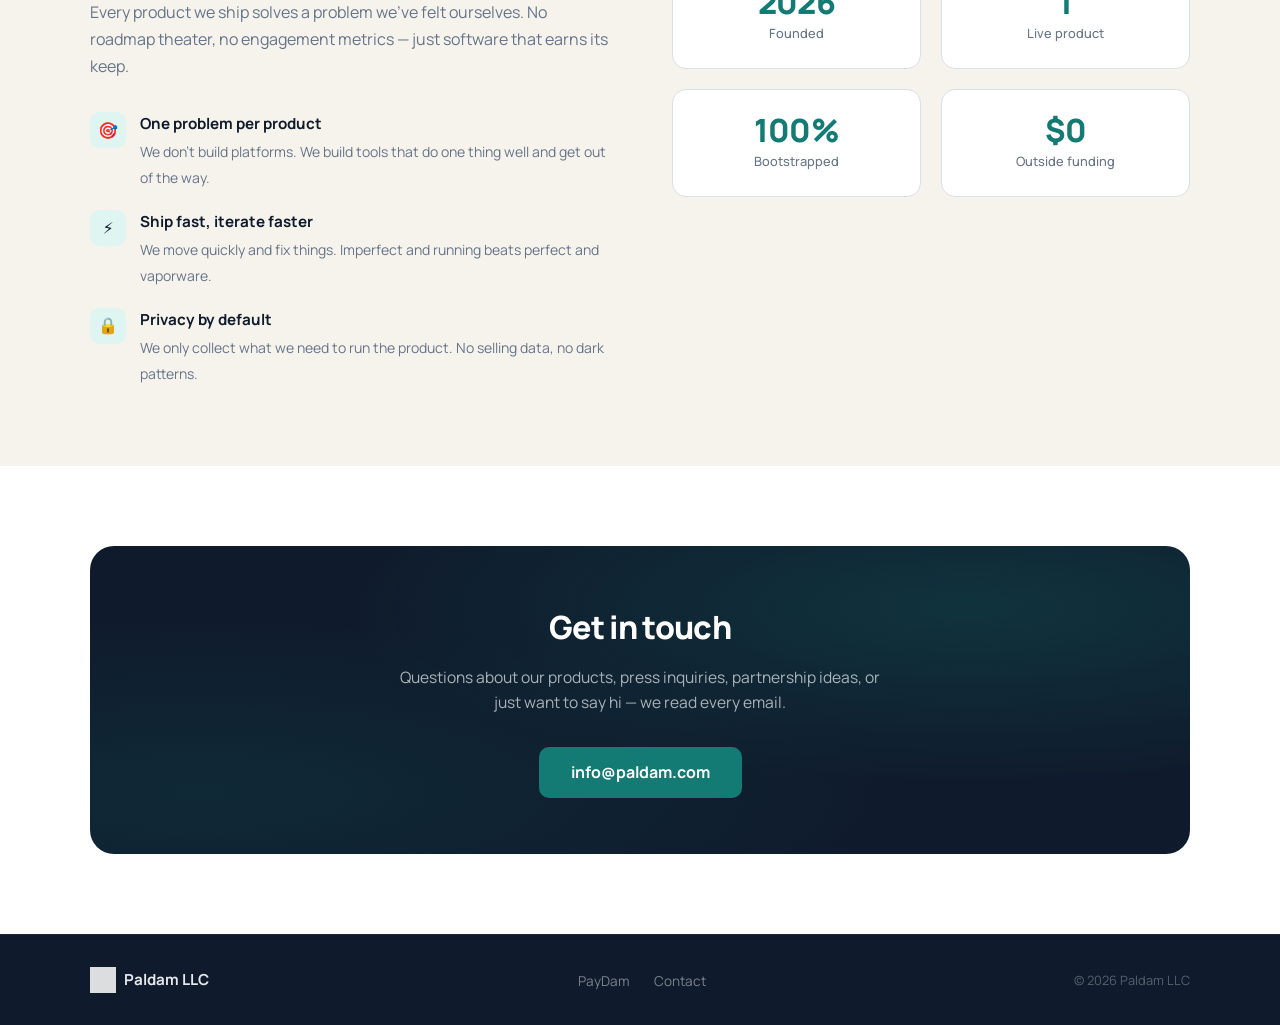
==== commit b15e86c9: "Add real Paldam logo assets to company site - Replace CSS "PL" text marks with actual P icon in nav " ====
--- a/index.html
+++ b/index.html
@@ -68,7 +68,7 @@
     <link rel="preconnect" href="https://fonts.gstatic.com" crossorigin />
     <link href="https://fonts.googleapis.com/css2?family=Manrope:wght@400;500;600;700;800;900&display=swap" rel="stylesheet" />
     <link rel="stylesheet" href="css/style.css" />
-    <link rel="icon" type="image/png" href="https://paydam.app/favicon.png" />
+    <link rel="icon" type="image/png" href="/favicon.png" />
 </head>
 <body>
 
@@ -81,7 +81,7 @@
 <header class="nav" role="banner">
     <div class="nav-inner">
         <a href="/" class="nav-brand" aria-label="Paldam home">
-            <div class="nav-brand-mark">PL</div>
+            <img src="/icon.png" alt="" class="nav-brand-icon" width="32" height="32" />
             Paldam
         </a>
 
@@ -105,7 +105,7 @@
 ══════════════════════════════════════════════════════════ -->
 <main id="main">
 <section class="hero">
-    <div class="hero-eyebrow">Paldam LLC</div>
+    <img src="/wordmark.png" alt="Paldam" class="hero-wordmark" width="280" height="56" />
     <h1>Software built for<br /><em>independent founders</em></h1>
     <p class="hero-sub">
         We build focused, no-nonsense tools that solve real problems for
@@ -254,7 +254,7 @@
 <footer class="footer" role="contentinfo">
     <div class="footer-inner">
         <div class="footer-brand">
-            <div class="footer-brand-mark">PL</div>
+            <img src="/icon.png" alt="" class="footer-brand-icon" width="26" height="26" />
             Paldam LLC
         </div>
 
--- a/css/style.css
+++ b/css/style.css
@@ -75,18 +75,10 @@
     text-decoration: none;
     letter-spacing: -.02em;
 }
-.nav-brand-mark {
+.nav-brand-icon {
     width: 32px;
     height: 32px;
-    background: var(--navy);
-    border-radius: 8px;
-    display: flex;
-    align-items: center;
-    justify-content: center;
-    font-size: .8rem;
-    font-weight: 900;
-    color: var(--teal);
-    letter-spacing: .05em;
+    object-fit: contain;
     flex-shrink: 0;
 }
 .nav-links {
@@ -151,17 +143,13 @@
     padding: 6rem 1.5rem 5rem;
     text-align: center;
 }
-.hero-eyebrow {
-    display: inline-block;
-    background: var(--teal-light);
-    color: var(--teal-dark);
-    font-size: .78rem;
-    font-weight: 700;
-    letter-spacing: .1em;
-    text-transform: uppercase;
-    padding: .35rem 1rem;
-    border-radius: 999px;
-    margin-bottom: 1.5rem;
+.hero-wordmark {
+    display: block;
+    height: 56px;
+    width: auto;
+    margin: 0 auto 2rem;
+    object-fit: contain;
+    mix-blend-mode: multiply;
 }
 .hero h1 {
     font-size: clamp(2.2rem, 5vw, 3.5rem);
@@ -454,18 +442,12 @@
     font-weight: 700;
     font-size: .95rem;
 }
-.footer-brand-mark {
+.footer-brand-icon {
     width: 26px;
     height: 26px;
-    background: rgba(255,255,255,.1);
-    border-radius: 6px;
-    display: flex;
-    align-items: center;
-    justify-content: center;
-    font-size: .65rem;
-    font-weight: 900;
-    color: var(--teal);
-    letter-spacing: .05em;
+    object-fit: contain;
+    filter: brightness(0) invert(1);
+    opacity: .85;
 }
 .footer-links {
     display: flex;
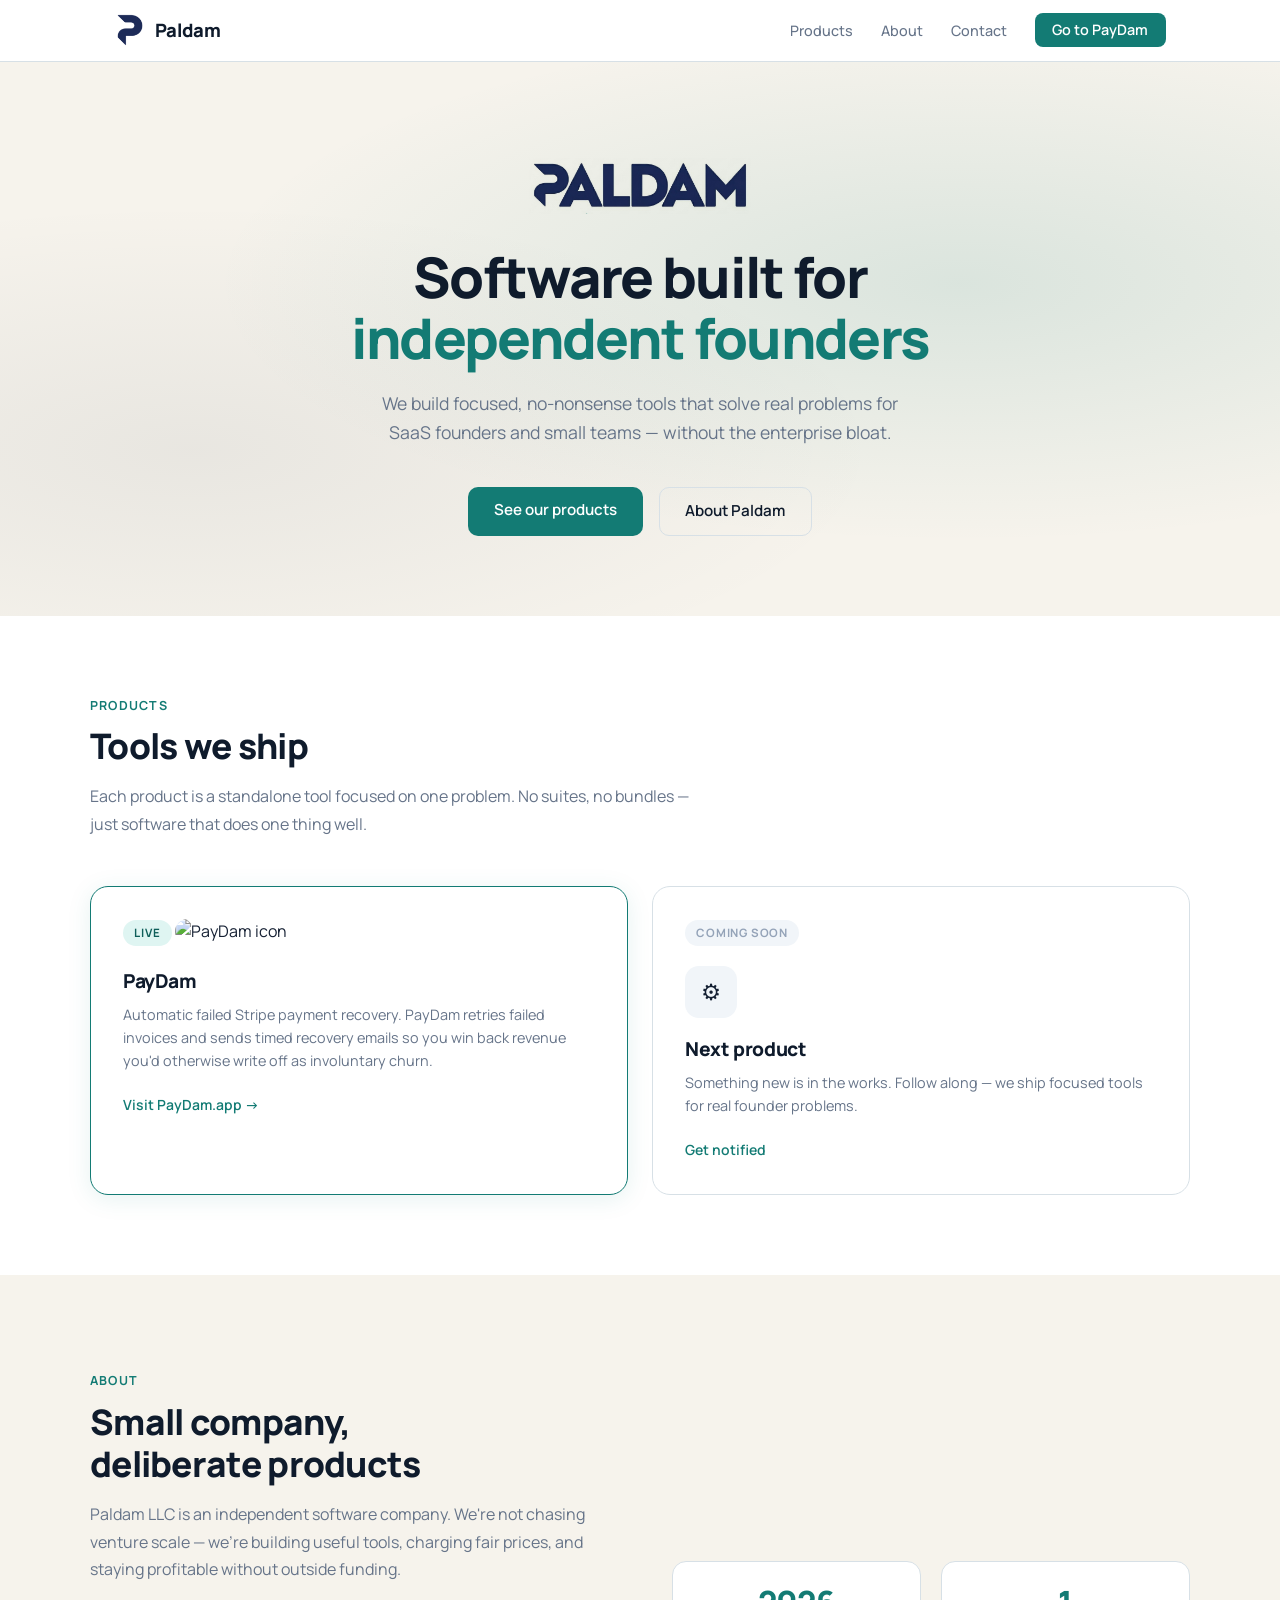
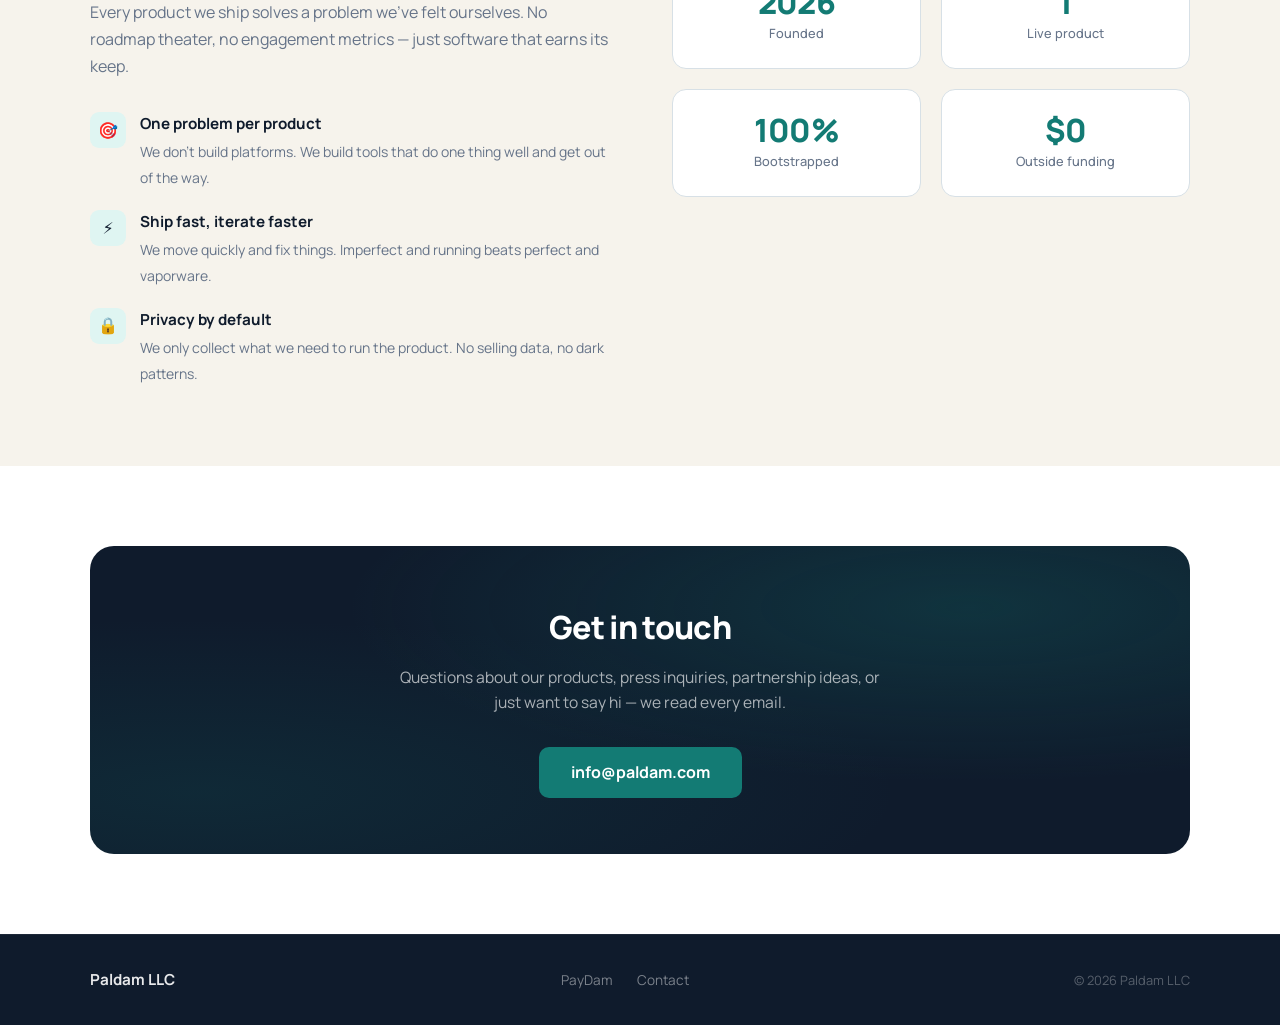
==== commit 4b115670: "Fix footer brand: use text instead of image on dark bg None of the logo PNGs have transparent backgr" ====
--- a/index.html
+++ b/index.html
@@ -254,7 +254,6 @@
 <footer class="footer" role="contentinfo">
     <div class="footer-inner">
         <div class="footer-brand">
-            <img src="/icon.png" alt="" class="footer-brand-icon" width="26" height="26" />
             Paldam LLC
         </div>
 
--- a/css/style.css
+++ b/css/style.css
@@ -441,13 +441,6 @@
     color: rgba(255,255,255,.9);
     font-weight: 700;
     font-size: .95rem;
-}
-.footer-brand-icon {
-    width: 26px;
-    height: 26px;
-    object-fit: contain;
-    filter: brightness(0) invert(1);
-    opacity: .85;
 }
 .footer-links {
     display: flex;
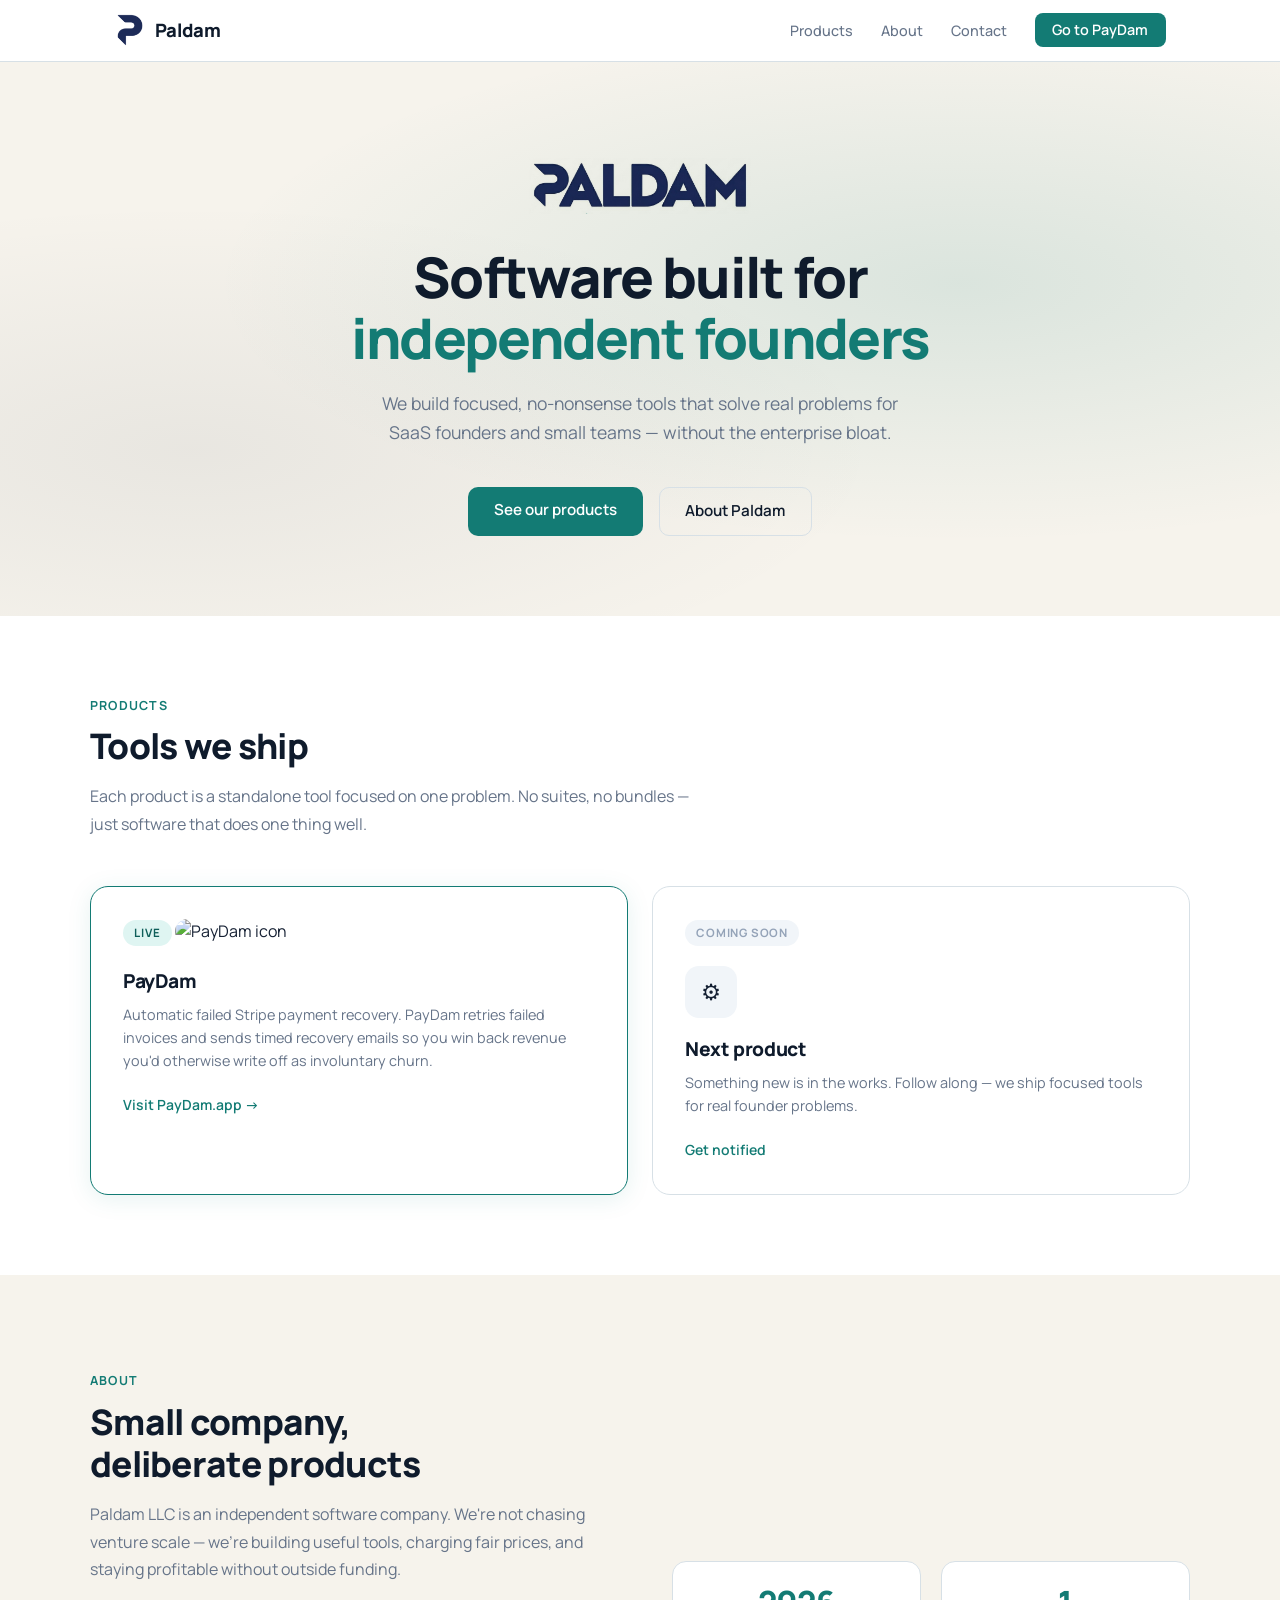
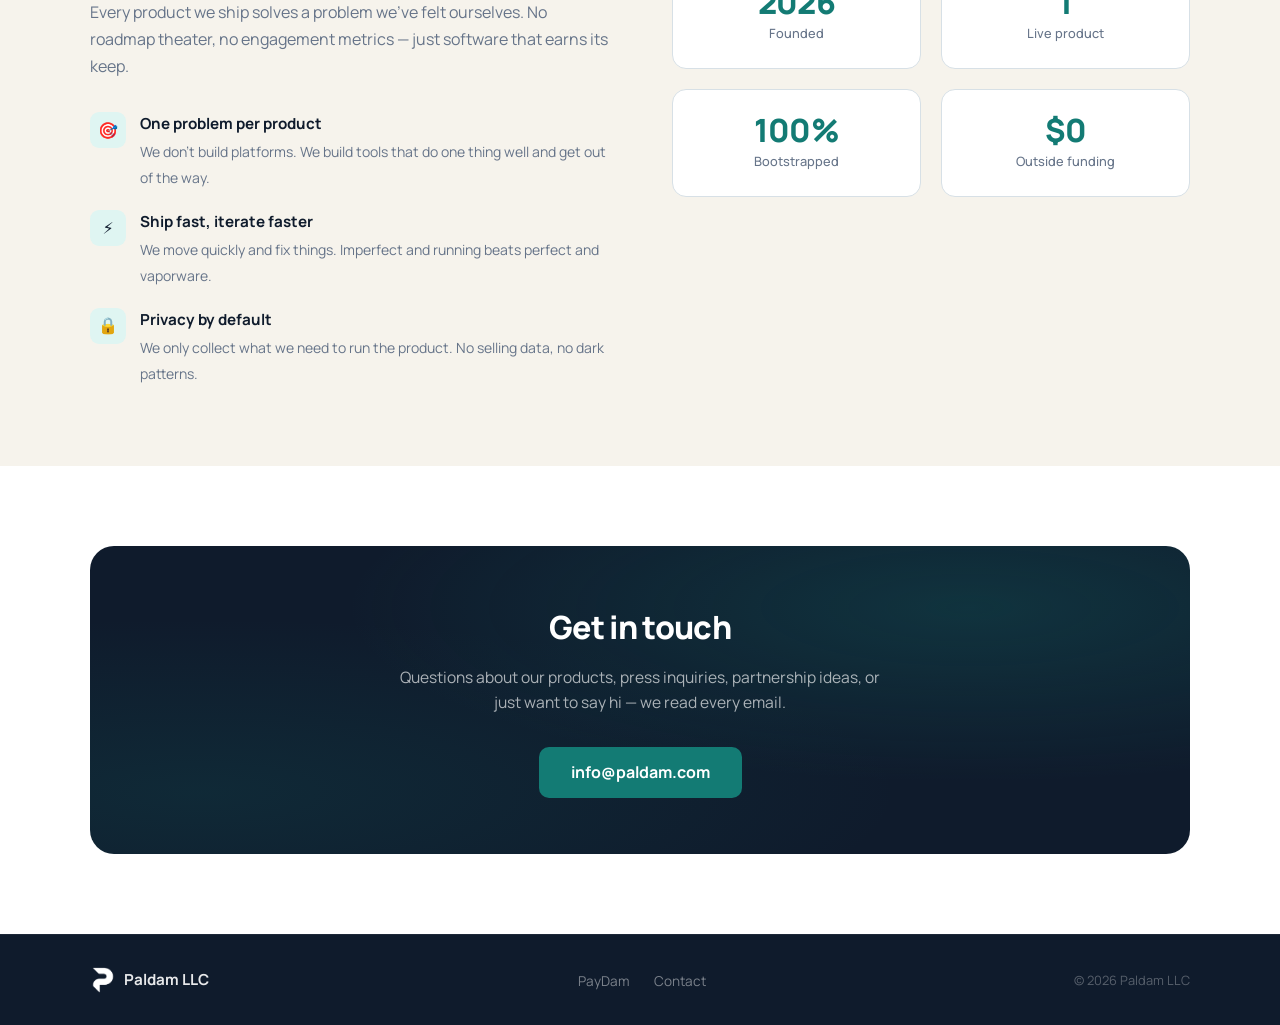
==== commit e661a98f: "Add white transparent P icon to footer Use favicon_white_trans.png (white P on transparent bg) for t" ====
--- a/index.html
+++ b/index.html
@@ -254,6 +254,7 @@
 <footer class="footer" role="contentinfo">
     <div class="footer-inner">
         <div class="footer-brand">
+            <img src="/icon_white.png" alt="" class="footer-brand-icon" width="26" height="26" />
             Paldam LLC
         </div>
 
--- a/css/style.css
+++ b/css/style.css
@@ -441,6 +441,11 @@
     color: rgba(255,255,255,.9);
     font-weight: 700;
     font-size: .95rem;
+}
+.footer-brand-icon {
+    width: 26px;
+    height: 26px;
+    object-fit: contain;
 }
 .footer-links {
     display: flex;
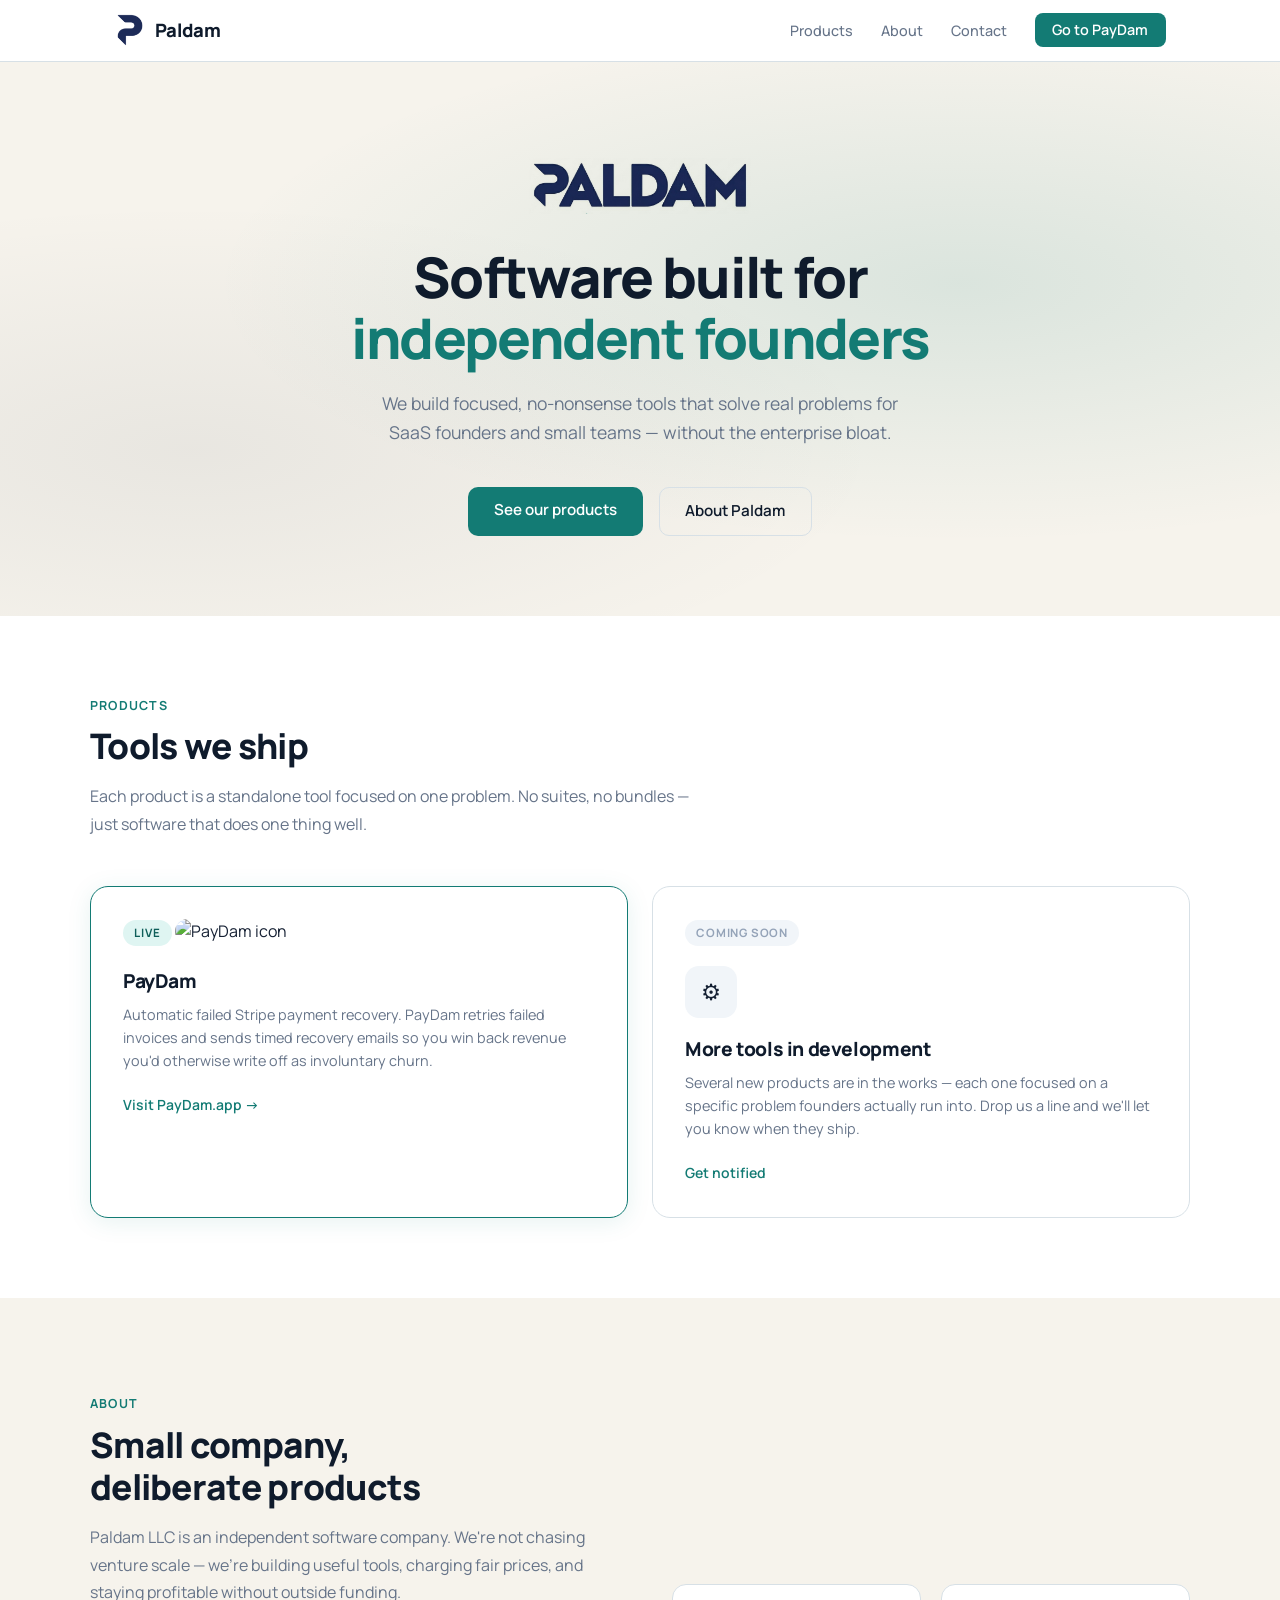
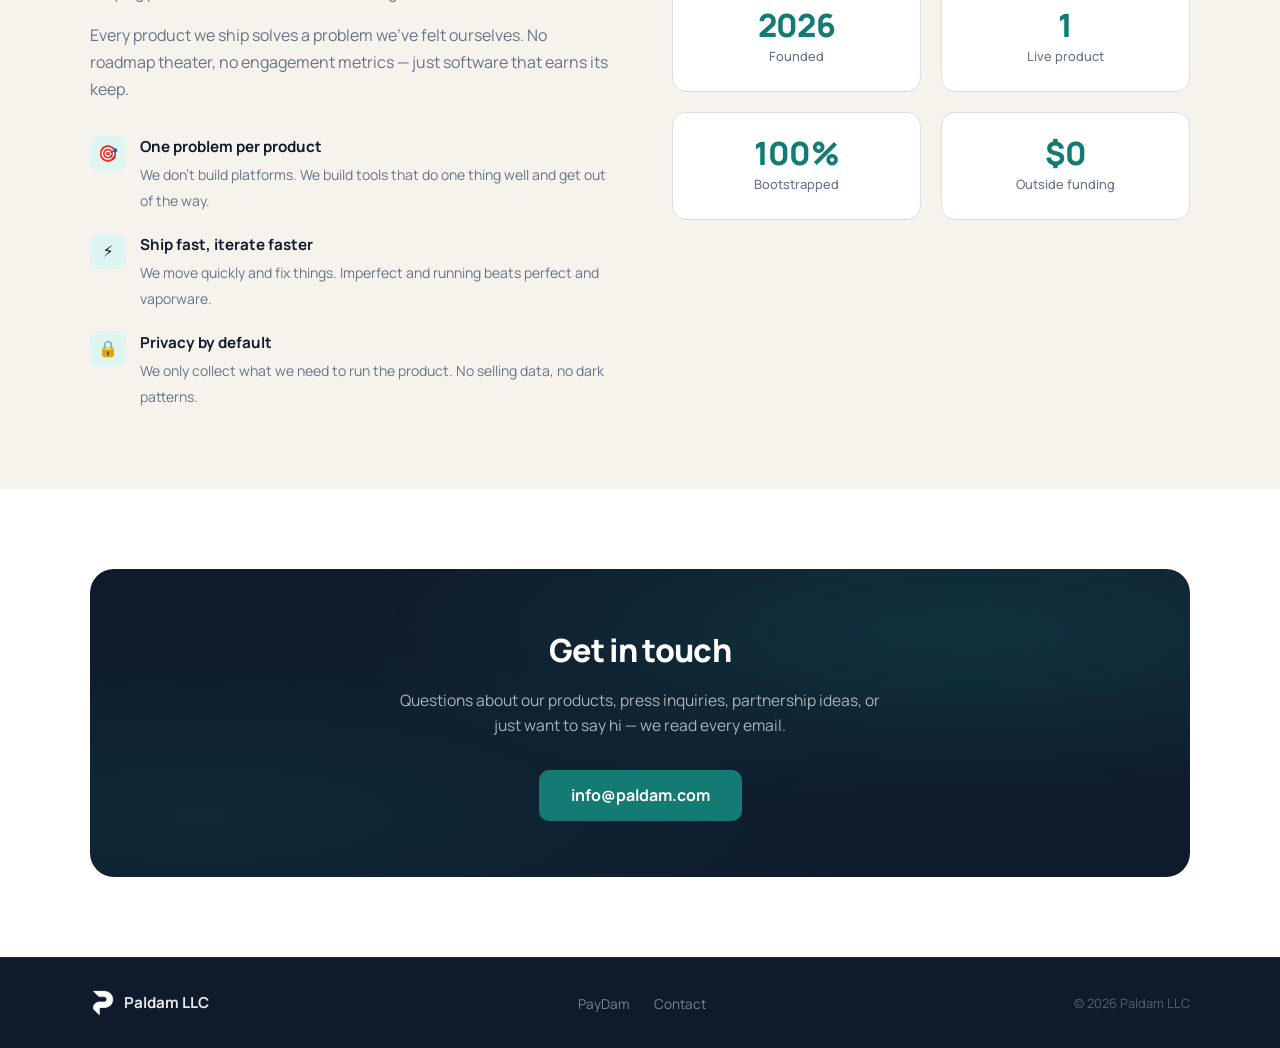
==== commit d8f52b9b: "Emphasize multiple upcoming products and prompt reindex - Rewrite "Coming soon" card to plural frami" ====
--- a/index.html
+++ b/index.html
@@ -146,14 +146,15 @@
                 </a>
             </div>
 
-            <!-- Future product slot -->
+            <!-- Future products slot -->
             <div class="product-card">
                 <span class="product-badge badge-soon">Coming soon</span>
                 <div class="product-icon-placeholder" aria-hidden="true">&#9881;&#65039;</div>
-                <div class="product-name">Next product</div>
+                <div class="product-name">More tools in development</div>
                 <p class="product-desc">
-                    Something new is in the works. Follow along — we ship
-                    focused tools for real founder problems.
+                    Several new products are in the works — each one focused
+                    on a specific problem founders actually run into. Drop us
+                    a line and we'll let you know when they ship.
                 </p>
                 <a href="#contact" class="product-link">Get notified</a>
             </div>
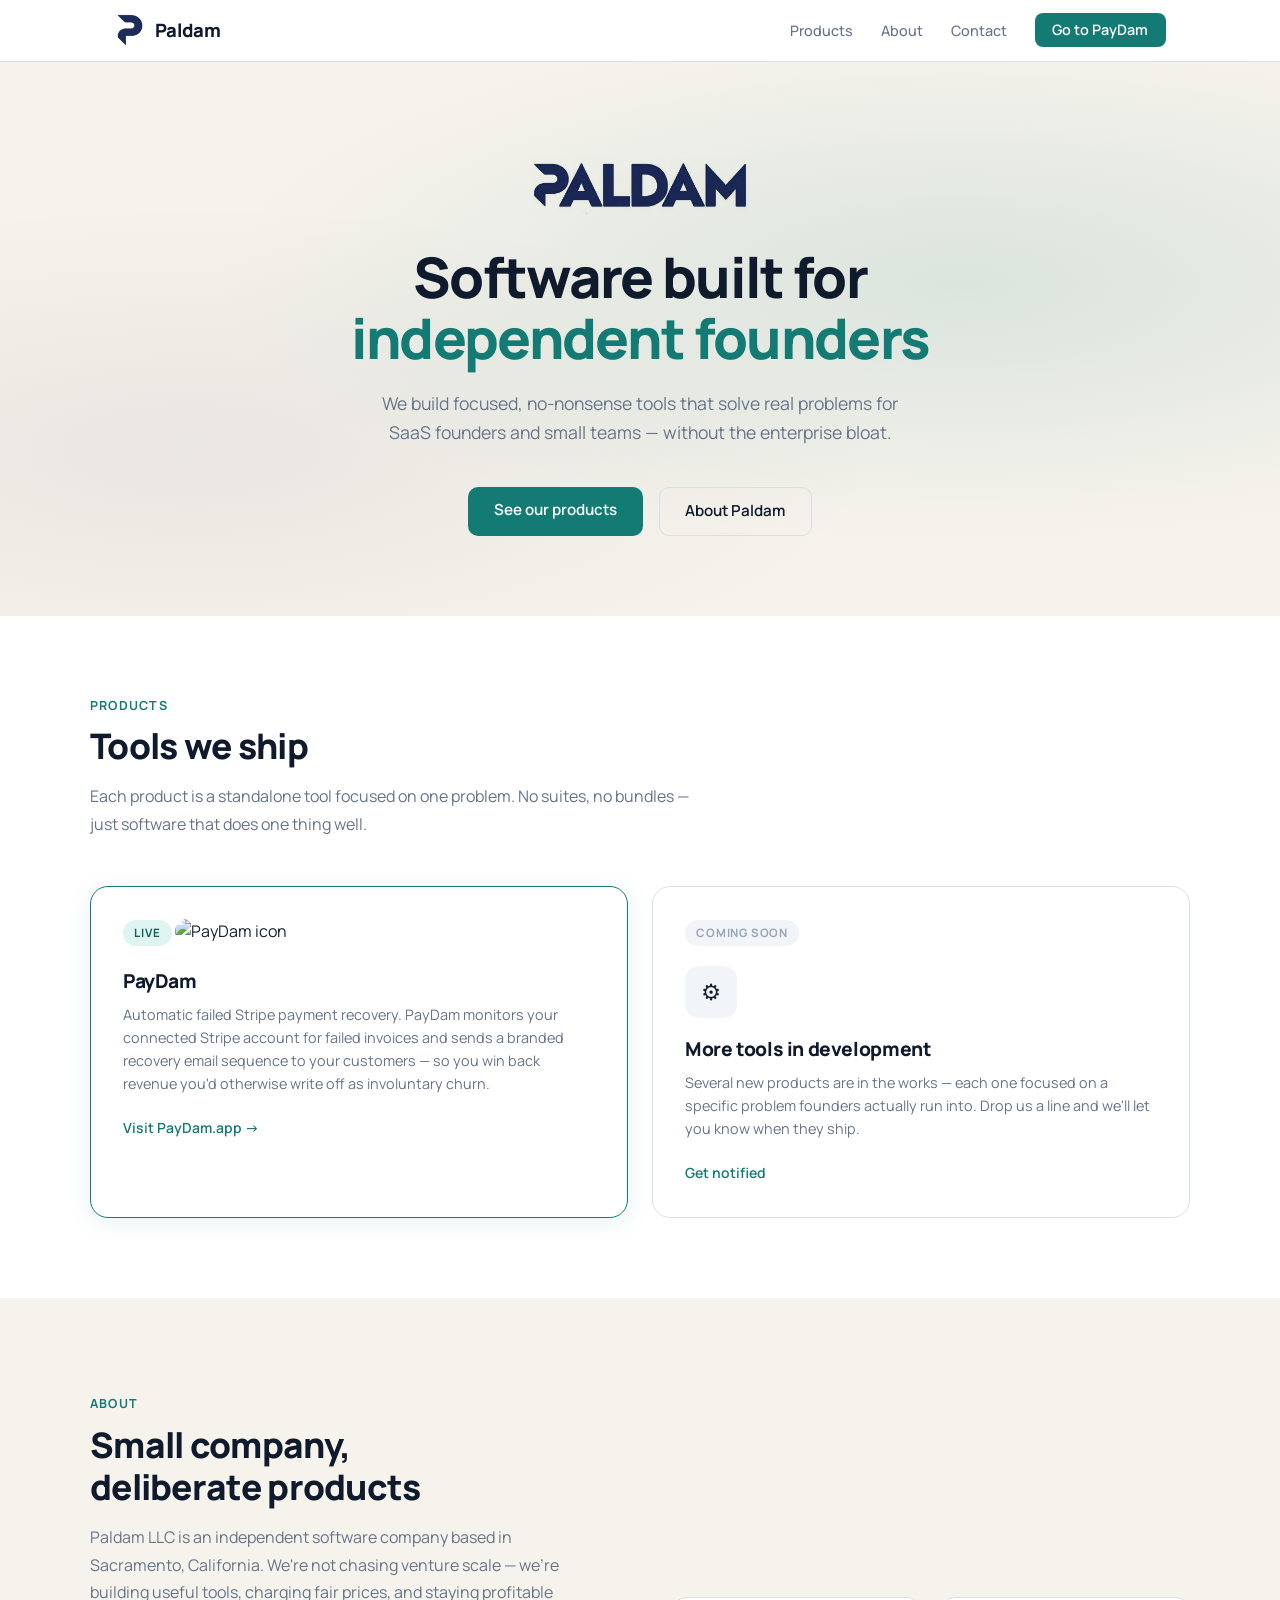
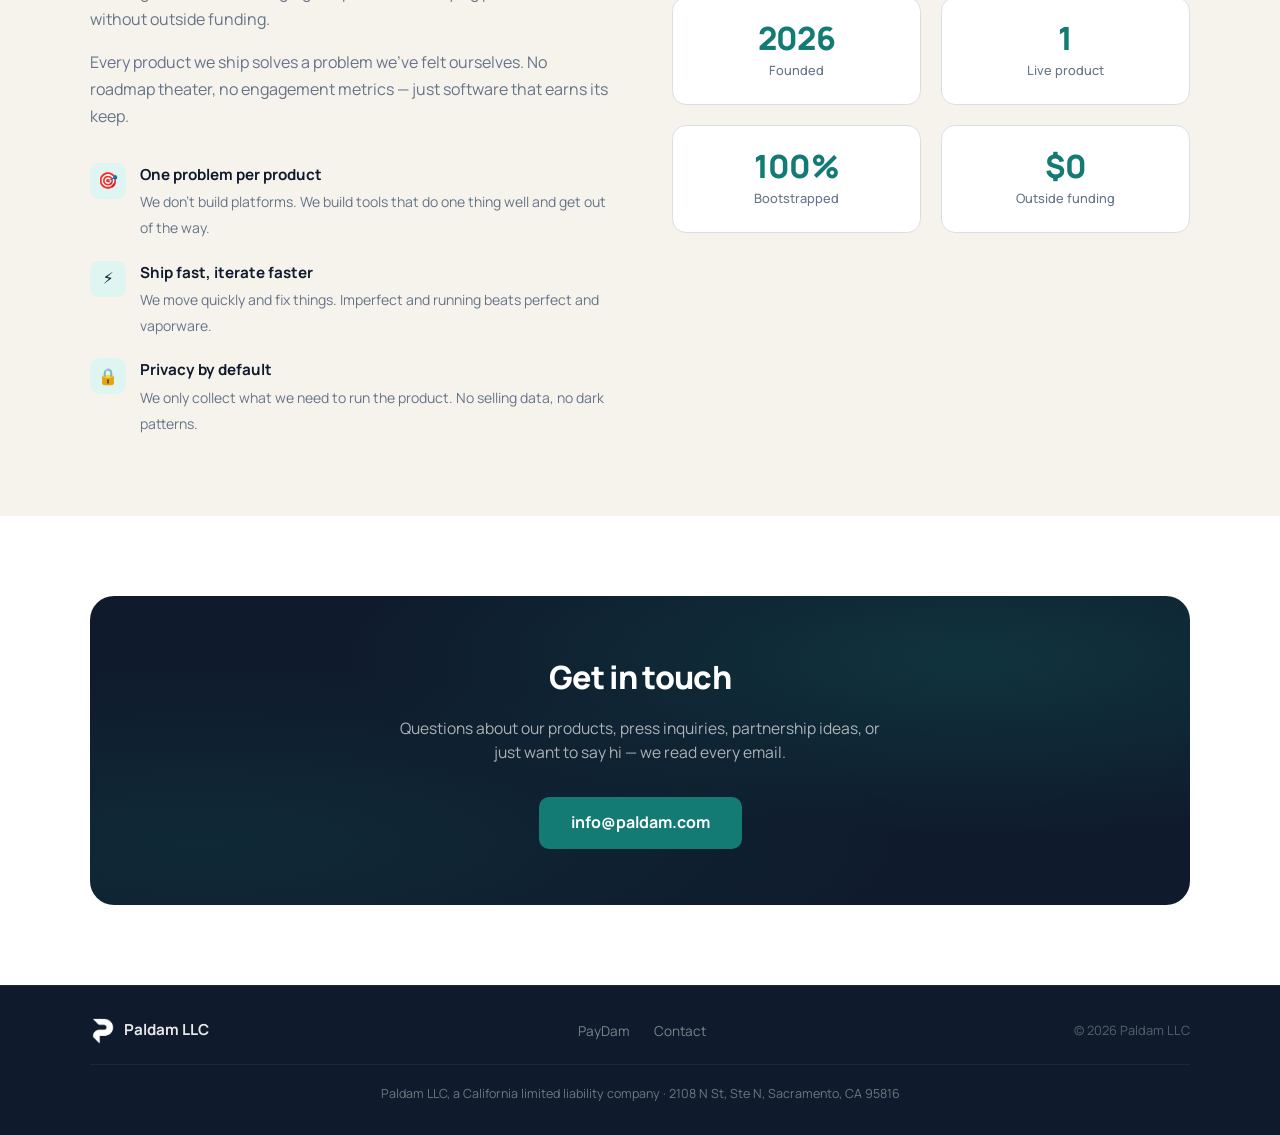
==== commit efccb161: "Reflect Paldam LLC details from PayDam legal pages Cross-referenced against paydam.app's Terms of Se" ====
--- a/index.html
+++ b/index.html
@@ -26,11 +26,20 @@
     {
         "@context": "https://schema.org",
         "@type": "Organization",
-        "name": "Paldam LLC",
+        "name": "Paldam",
+        "legalName": "Paldam LLC",
         "url": "https://paldam.com",
         "email": "info@paldam.com",
-        "description": "Paldam builds focused software tools for independent founders and small SaaS teams.",
+        "description": "Paldam LLC is a California limited liability company that builds focused software tools for independent founders and small SaaS teams.",
         "foundingDate": "2026",
+        "address": {
+            "@type": "PostalAddress",
+            "streetAddress": "2108 N St, Ste N",
+            "addressLocality": "Sacramento",
+            "addressRegion": "CA",
+            "postalCode": "95816",
+            "addressCountry": "US"
+        },
         "sameAs": []
     }
     </script>
@@ -54,12 +63,10 @@
         "url": "https://paydam.app",
         "applicationCategory": "BusinessApplication",
         "operatingSystem": "Web",
-        "description": "Automatic failed Stripe payment recovery. Retries failed invoices and sends timed recovery emails to reduce involuntary churn.",
+        "description": "Automatic failed Stripe payment recovery for SaaS. PayDam monitors your connected Stripe account for failed invoices and sends a branded recovery email sequence to your customers, while Stripe Smart Retries handles the charge retries — reducing involuntary churn.",
         "offers": {
             "@type": "Offer",
-            "price": "0",
-            "priceCurrency": "USD",
-            "description": "Free tier available"
+            "description": "14-day free trial, no credit card required. Monthly subscription tiers (Starter, Pro, Scale) plus a recovery success fee."
         }
     }
     </script>
@@ -137,9 +144,10 @@
                 <img src="https://paydam.app/favicon.png" alt="PayDam icon" class="product-icon" width="52" height="52" loading="lazy" />
                 <div class="product-name">PayDam</div>
                 <p class="product-desc">
-                    Automatic failed Stripe payment recovery. PayDam retries failed
-                    invoices and sends timed recovery emails so you win back revenue
-                    you'd otherwise write off as involuntary churn.
+                    Automatic failed Stripe payment recovery. PayDam monitors your
+                    connected Stripe account for failed invoices and sends a branded
+                    recovery email sequence to your customers — so you win back
+                    revenue you'd otherwise write off as involuntary churn.
                 </p>
                 <a href="https://paydam.app" class="product-link product-link-arrow" target="_blank" rel="noopener">
                     Visit PayDam.app
@@ -173,9 +181,10 @@
                 <div class="section-eyebrow">About</div>
                 <h2 class="section-h2">Small company,<br />deliberate products</h2>
                 <p class="section-body">
-                    Paldam LLC is an independent software company. We're not chasing
-                    venture scale — we're building useful tools, charging fair prices,
-                    and staying profitable without outside funding.
+                    Paldam LLC is an independent software company based in
+                    Sacramento, California. We're not chasing venture scale —
+                    we're building useful tools, charging fair prices, and
+                    staying profitable without outside funding.
                 </p>
                 <p class="section-body" style="margin-top:1rem;">
                     Every product we ship solves a problem we've felt ourselves.
@@ -265,6 +274,9 @@
         </ul>
 
         <span class="footer-copy">&copy; 2026 Paldam LLC</span>
+    </div>
+    <div class="footer-legal">
+        Paldam LLC, a California limited liability company &middot; 2108 N St, Ste N, Sacramento, CA 95816
     </div>
 </footer>
 
--- a/css/style.css
+++ b/css/style.css
@@ -461,6 +461,16 @@
 .footer-copy {
     color: rgba(255,255,255,.3);
     font-size: .8rem;
+}
+.footer-legal {
+    max-width: 1100px;
+    margin: 1.25rem auto 0;
+    padding-top: 1.25rem;
+    border-top: 1px solid rgba(255,255,255,.06);
+    color: rgba(255,255,255,.4);
+    font-size: .78rem;
+    text-align: center;
+    line-height: 1.5;
 }
 
 /* ── Responsive ──────────────────────────────────────────── */
